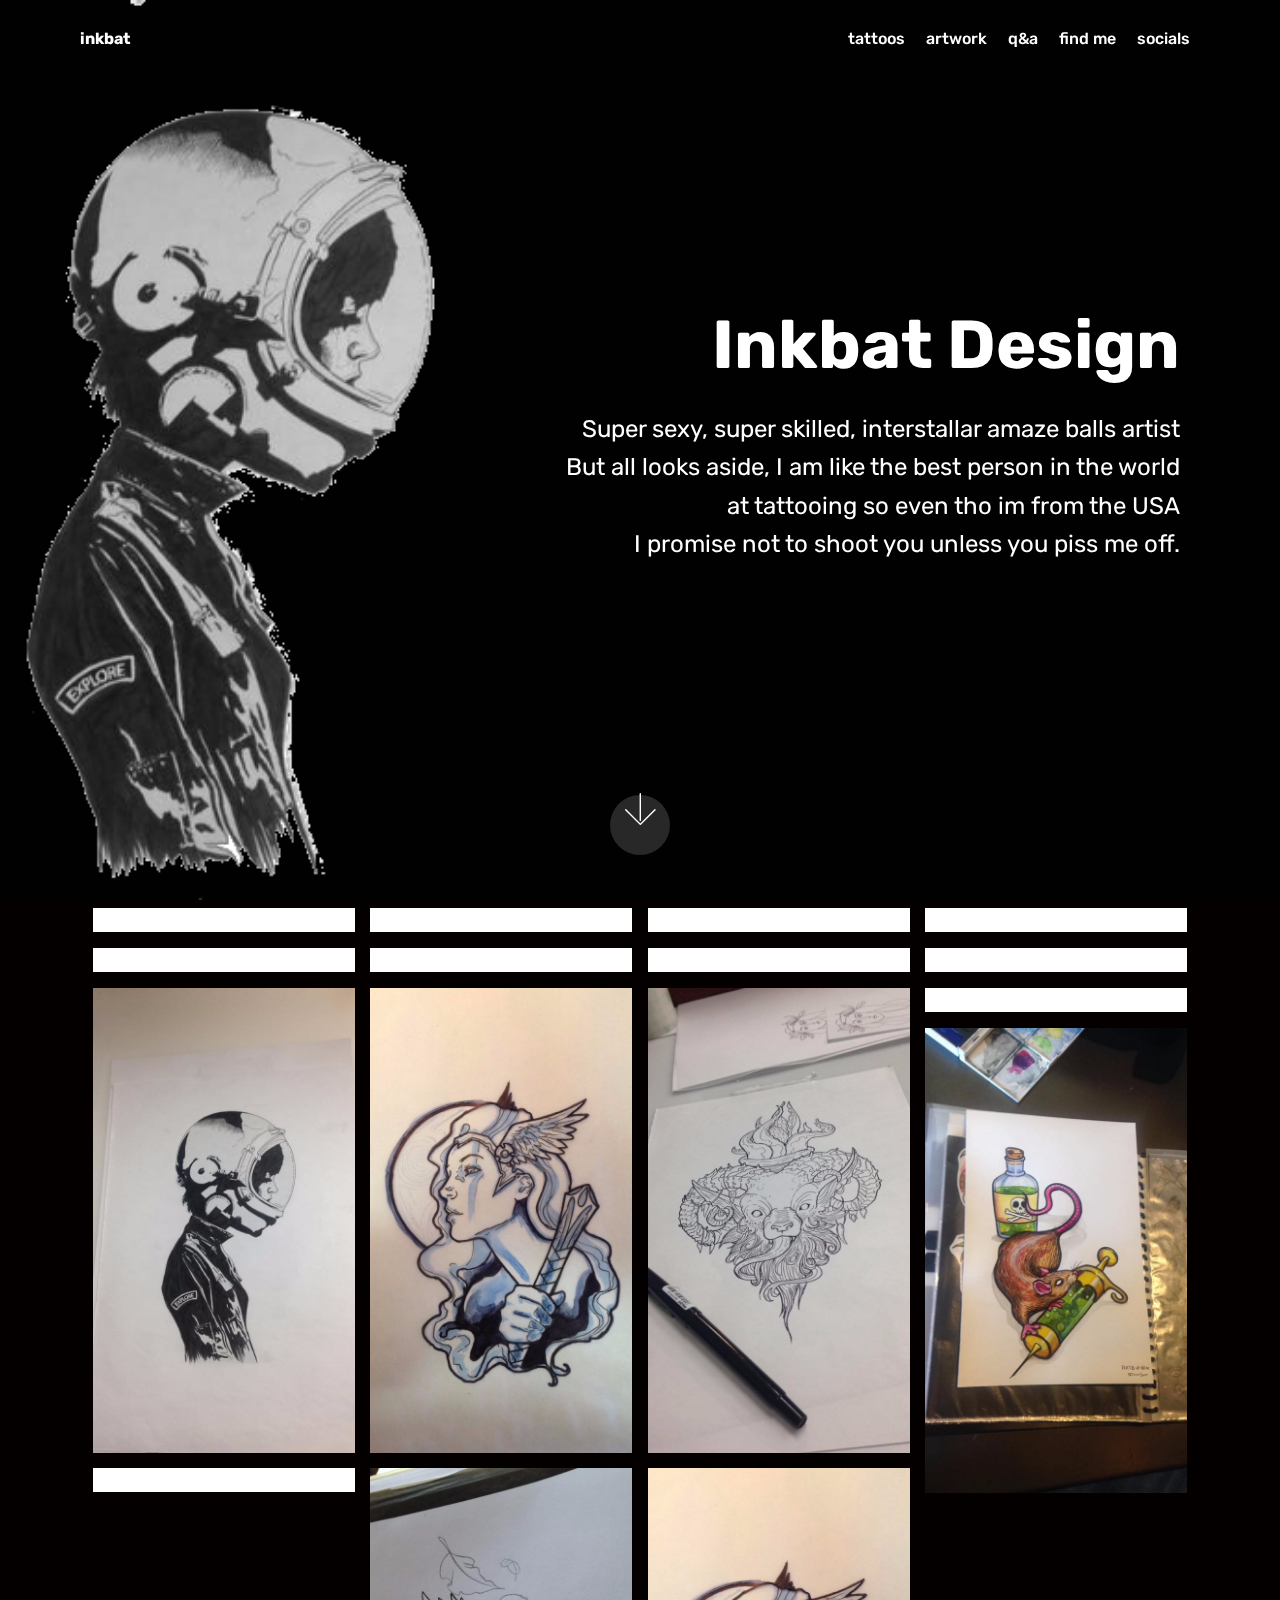
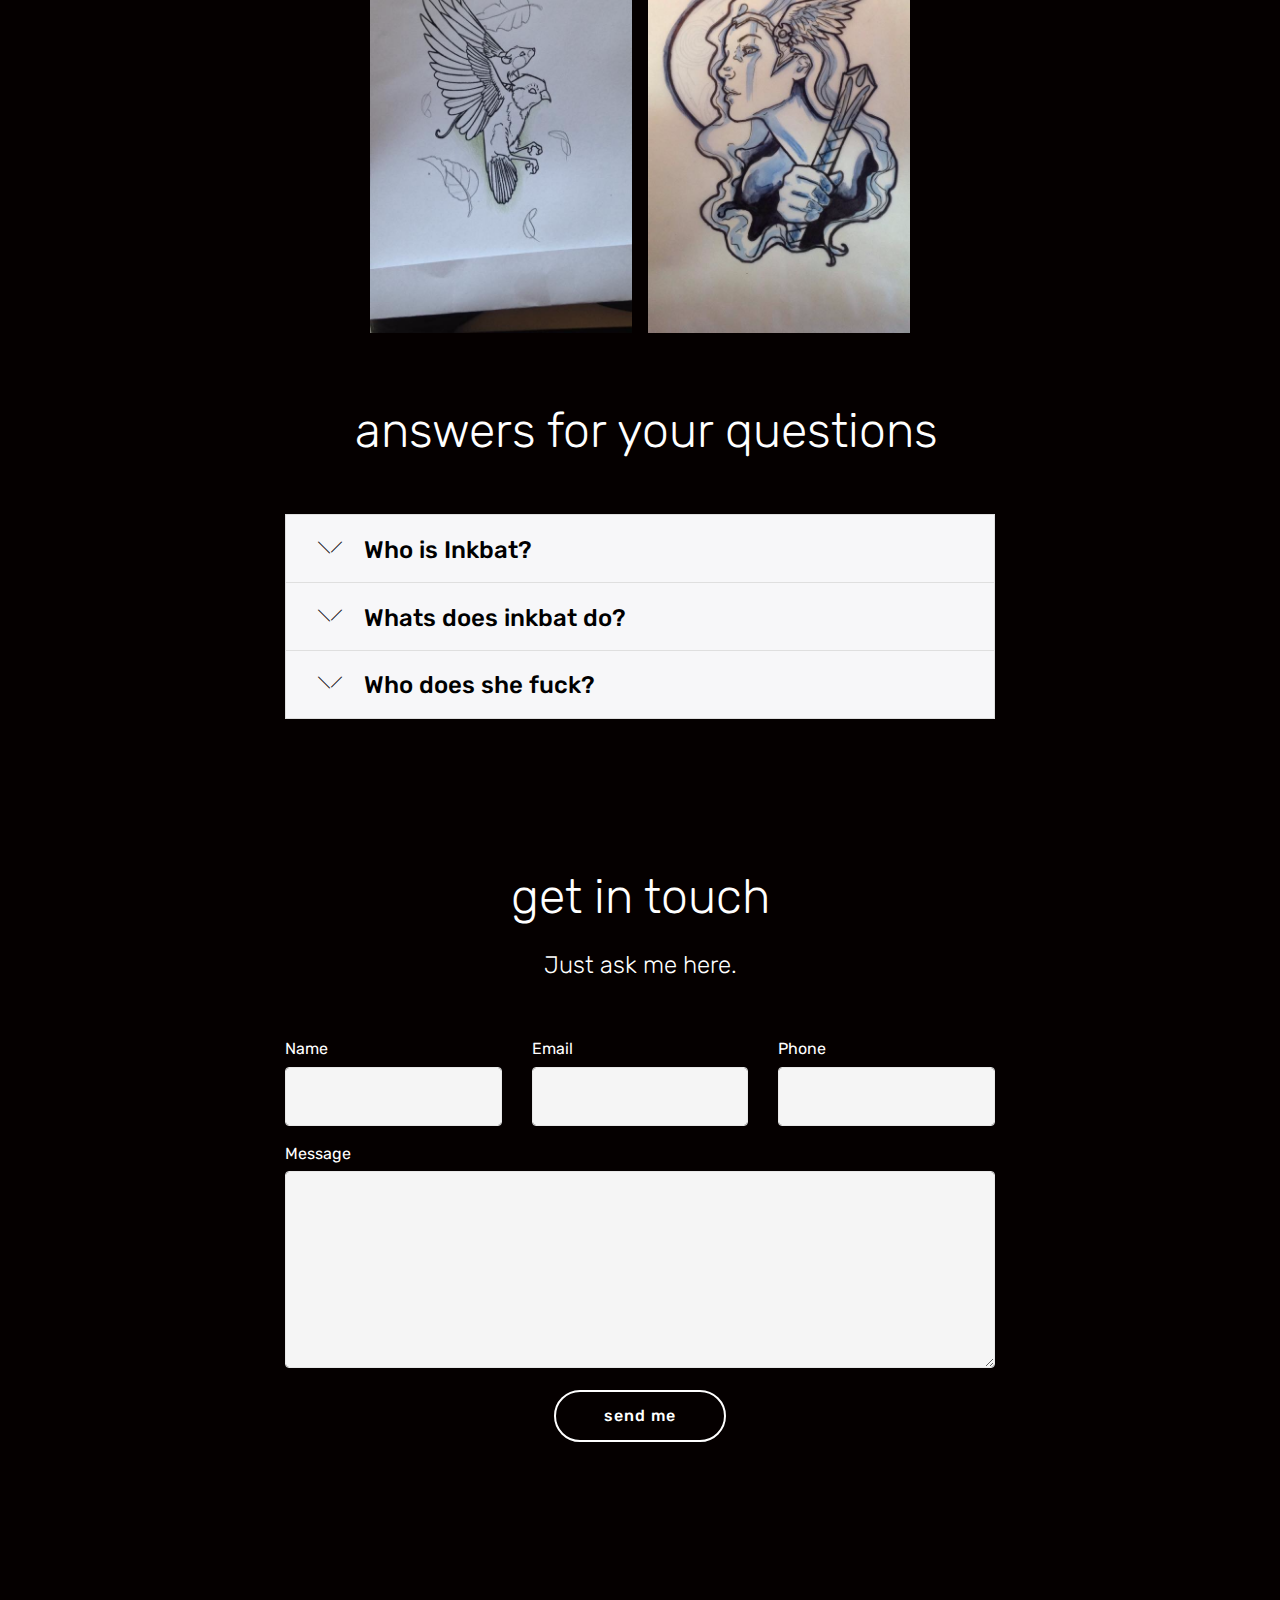
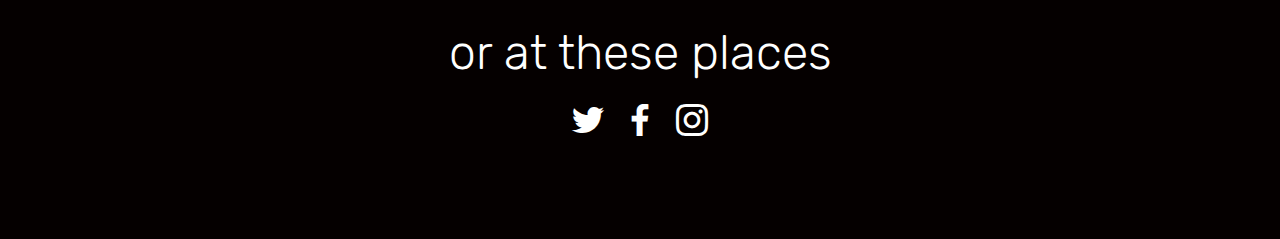
==== index.html @ 6ea73c7d "create github pages" ====
<!DOCTYPE html>
<html>
<head>
  <!-- Site made with Mobirise Website Builder v4.0.17, https://mobirise.com -->
  <meta charset="UTF-8">
  <meta http-equiv="X-UA-Compatible" content="IE=edge">
  <meta name="generator" content="Mobirise v4.0.17, mobirise.com">
  <meta name="viewport" content="width=device-width, initial-scale=1">
  <link rel="shortcut icon" href="assets/images/logo2.png" type="image/x-icon">
  <meta name="description" content="">
  <title>Home</title>
  <link rel="stylesheet" href="assets/web/assets/mobirise-icons/mobirise-icons.css">
  <link rel="stylesheet" href="https://fonts.googleapis.com/css?family=Rubik:300,300i,400,400i,500,500i,700,700i,900,900i">
  <link rel="stylesheet" href="assets/tether/tether.min.css">
  <link rel="stylesheet" href="assets/bootstrap/css/bootstrap.min.css">
  <link rel="stylesheet" href="assets/socicon/css/styles.css">
  <link rel="stylesheet" href="assets/dropdown/css/style.css">
  <link rel="stylesheet" href="assets/theme/css/style.css">
  <link rel="stylesheet" href="assets/mobirise-gallery/style.css">
  <link rel="stylesheet" href="assets/mobirise/css/mbr-additional.css" type="text/css">
  
  
  
</head>
<body>
<section class="menu cid-qKWfE9M5bO" once="menu" id="menu1-9" data-rv-view="710">

    

    <nav class="navbar navbar-dropdown align-items-center navbar-fixed-top navbar-toggleable-sm bg-color transparent">
        <button class="navbar-toggler navbar-toggler-right" type="button" data-toggle="collapse" data-target="#navbarSupportedContent" aria-controls="navbarSupportedContent" aria-expanded="false" aria-label="Toggle navigation">
            <div class="hamburger">
                <span></span>
                <span></span>
                <span></span>
                <span></span>
            </div>
        </button>
        <div class="menu-logo">
            <div class="navbar-brand">
                
                <span class="navbar-caption-wrap">
                    <a class="navbar-caption text-white display-1" href="#top">inkbat</a>
                </span>
            </div>
        </div>
        <div class="collapse navbar-collapse" id="navbarSupportedContent">
            <ul class="navbar-nav nav-dropdown nav-right" data-app-modern-menu="true">
                <li class="nav-item">
                    <a class="nav-link link text-white display-4" href="index.html#gallery3-8">tattoos</a>
                </li>
                <li class="nav-item">
                    <a class="nav-link link text-white display-4" href="index.html#gallery3-a">artwork</a>
                </li><li class="nav-item"><a class="nav-link link text-white display-4" href="index.html#toggle1-g">q&amp;a</a></li><li class="nav-item"><a class="nav-link link text-white display-4" href="index.html#form1-b">find me</a></li><li class="nav-item"><a class="nav-link link text-white display-4" href="index.html#social-buttons2-f">socials</a></li>
            </ul>
            
        </div>
    </nav>
</section>

<section class="engine"><a href="https://mobirise.co/p">bootstrap menu</a></section><section class="header10 cid-qKVUnnIvZ9 mbr-fullscreen mbr-parallax-background" id="header10-2" data-rv-view="672">

    

    

    <div class="container">
        <div class="media-container-column mbr-white col-md-8 offset-md-4">
            <h1 class="mbr-section-title align-right mbr-bold pb-3 mbr-fonts-style display-1">
                Inkbat Design</h1>
            
            <p class="mbr-text align-right pb-3 mbr-fonts-style display-5">Super sexy, super skilled, interstallar amaze balls artist<br>But all looks aside, I am like the best person in the world<br>at tattooing so even tho im from the USA<br>I promise not to shoot you unless you piss me off.
            </p>
            
        </div>
    </div>

    <div class="mbr-arrow hidden-sm-down" aria-hidden="true">
        <a href="#next">
            <i class="mbri-down mbr-iconfont"></i>
        </a>
    </div>
</section>

<section class="mbr-gallery mbr-slider-carousel cid-qKW4cMzVl0" id="gallery3-8" data-rv-view="675">

    

    <div class="container">
        <div><!-- Filter --><!-- Gallery --><div class="mbr-gallery-row"><div class="mbr-gallery-layout-default"><div><div><div class="mbr-gallery-item mbr-gallery-item--p1" data-video-url="false" data-tags="Responsive"><div href="#lb-gallery3-8" data-slide-to="0" data-toggle="modal"><img src="assets/images/18194037-1555393601152178-518104395999473158-n-720x960-720x960.jpg" alt=""><span class="icon-focus"></span></div></div><div class="mbr-gallery-item mbr-gallery-item--p1" data-video-url="false" data-tags="Responsive"><div href="#lb-gallery3-8" data-slide-to="1" data-toggle="modal"><img src="assets/images/19224782-1600849369939934-4206557433304016238-n-720x960-720x960.jpg" alt=""><span class="icon-focus"></span></div></div><div class="mbr-gallery-item mbr-gallery-item--p1" data-video-url="false" data-tags="Responsive"><div href="#lb-gallery3-8" data-slide-to="2" data-toggle="modal"><img src="assets/images/19260672-1625916707433200-1174530585092710840-n-720x960-720x960.jpg" alt=""><span class="icon-focus"></span></div></div><div class="mbr-gallery-item mbr-gallery-item--p1" data-video-url="false" data-tags="Responsive"><div href="#lb-gallery3-8" data-slide-to="3" data-toggle="modal"><img src="assets/images/22814266-1745374182154118-6895111072358458365-n-720x960-720x960.jpg" alt=""><span class="icon-focus"></span></div></div><div class="mbr-gallery-item mbr-gallery-item--p1" data-video-url="false" data-tags="Responsive"><div href="#lb-gallery3-8" data-slide-to="4" data-toggle="modal"><img src="assets/images/27654576-1867988849892650-783394041586958194-n-720x960-720x960.jpg" alt=""><span class="icon-focus"></span></div></div><div class="mbr-gallery-item mbr-gallery-item--p1" data-video-url="false" data-tags="Responsive"><div href="#lb-gallery3-8" data-slide-to="5" data-toggle="modal"><img src="assets/images/22729174-1745374272154109-7831254725334814358-n-720x960-720x960.jpg" alt=""><span class="icon-focus"></span></div></div><div class="mbr-gallery-item mbr-gallery-item--p1" data-video-url="false" data-tags="Responsive"><div href="#lb-gallery3-8" data-slide-to="6" data-toggle="modal"><img src="assets/images/27459295-1867987513226117-4715466510411137823-n-720x960-720x960.jpg" alt=""><span class="icon-focus"></span></div></div><div class="mbr-gallery-item mbr-gallery-item--p1" data-video-url="false" data-tags="Responsive"><div href="#lb-gallery3-8" data-slide-to="7" data-toggle="modal"><img src="assets/images/19894551-1625916700766534-5077599350405076771-n-720x960-720x960.jpg" alt=""><span class="icon-focus"></span></div></div></div></div><div class="clearfix"></div></div></div><!-- Lightbox --><div data-app-prevent-settings="" class="mbr-slider modal fade carousel slide" tabindex="-1" data-keyboard="true" data-interval="false" id="lb-gallery3-8"><div class="modal-dialog"><div class="modal-content"><div class="modal-body"><div class="carousel-inner"><div class="carousel-item"><img src="assets/images/18194037-1555393601152178-518104395999473158-n-720x960.jpg" alt=""></div><div class="carousel-item"><img src="assets/images/19224782-1600849369939934-4206557433304016238-n-720x960.jpg" alt=""></div><div class="carousel-item"><img src="assets/images/19260672-1625916707433200-1174530585092710840-n-720x960.jpg" alt=""></div><div class="carousel-item"><img src="assets/images/22814266-1745374182154118-6895111072358458365-n-720x960.jpg" alt=""></div><div class="carousel-item"><img src="assets/images/27654576-1867988849892650-783394041586958194-n-720x960.jpg" alt=""></div><div class="carousel-item"><img src="assets/images/22729174-1745374272154109-7831254725334814358-n-720x960.jpg" alt=""></div><div class="carousel-item active"><img src="assets/images/27459295-1867987513226117-4715466510411137823-n-720x960.jpg" alt=""></div><div class="carousel-item"><img src="assets/images/19894551-1625916700766534-5077599350405076771-n-720x960.jpg" alt=""></div></div><a class="carousel-control carousel-control-prev" role="button" data-slide="prev" href="#lb-gallery3-8"><span class="mbri-left mbr-iconfont" aria-hidden="true"></span><span class="sr-only">Previous</span></a><a class="carousel-control carousel-control-next" role="button" data-slide="next" href="#lb-gallery3-8"><span class="mbri-right mbr-iconfont" aria-hidden="true"></span><span class="sr-only">Next</span></a><a class="close" href="#" role="button" data-dismiss="modal"><span class="sr-only">Close</span></a></div></div></div></div></div>
    </div>

</section>

<section class="mbr-gallery mbr-slider-carousel cid-qKWgVWfkwT" id="gallery3-a" data-rv-view="712">

    

    <div class="container">
        <div><!-- Filter --><!-- Gallery --><div class="mbr-gallery-row"><div class="mbr-gallery-layout-default"><div><div><div class="mbr-gallery-item mbr-gallery-item--p1" data-video-url="false" data-tags="Animated"><div href="#lb-gallery3-a" data-slide-to="0" data-toggle="modal"><img src="assets/images/22090132-1719995764691960-7139123594984374899-n-540x960-540x960.jpg" alt=""><span class="icon-focus"></span></div></div><div class="mbr-gallery-item mbr-gallery-item--p1" data-video-url="false" data-tags="Animated"><div href="#lb-gallery3-a" data-slide-to="1" data-toggle="modal"><img src="assets/images/18300830-1555393487818856-1659997418239885060-n-540x960-540x960.jpg" alt=""><span class="icon-focus"></span></div></div><div class="mbr-gallery-item mbr-gallery-item--p1" data-video-url="false" data-tags="Animated"><div href="#lb-gallery3-a" data-slide-to="2" data-toggle="modal"><img src="assets/images/22050239-1719995748025295-6376119956741835692-n-540x960-540x960.jpg" alt=""><span class="icon-focus"></span></div></div><div class="mbr-gallery-item mbr-gallery-item--p1" data-video-url="false" data-tags="Animated"><div href="#lb-gallery3-a" data-slide-to="3" data-toggle="modal"><img src="assets/images/21762107-1700782706613266-8839328044235996671-n-540x960-540x960.jpg" alt=""><span class="icon-focus"></span></div></div><div class="mbr-gallery-item mbr-gallery-item--p1" data-video-url="false" data-tags="Animated"><div href="#lb-gallery3-a" data-slide-to="4" data-toggle="modal"><img src="assets/images/22089520-1719995838025286-4866698102549172712-n-540x960-540x960.jpg" alt=""><span class="icon-focus"></span></div></div><div class="mbr-gallery-item mbr-gallery-item--p1" data-video-url="false" data-tags="Animated"><div href="#lb-gallery3-a" data-slide-to="5" data-toggle="modal"><img src="assets/images/22195418-1719995854691951-4424128272293996098-n-540x960-540x960.jpg" alt=""><span class="icon-focus"></span></div></div><div class="mbr-gallery-item mbr-gallery-item--p1" data-video-url="false" data-tags="Animated"><div href="#lb-gallery3-a" data-slide-to="6" data-toggle="modal"><img src="assets/images/22196314-1719995758025294-4594796958795288725-n-540x960-540x960.jpg" alt=""><span class="icon-focus"></span></div></div><div class="mbr-gallery-item mbr-gallery-item--p1" data-video-url="false" data-tags="Animated"><div href="#lb-gallery3-a" data-slide-to="7" data-toggle="modal"><img src="assets/images/18300830-1555393487818856-1659997418239885060-n-540x960-540x960.jpg" alt=""><span class="icon-focus"></span></div></div></div></div><div class="clearfix"></div></div></div><!-- Lightbox --><div data-app-prevent-settings="" class="mbr-slider modal fade carousel slide" tabindex="-1" data-keyboard="true" data-interval="false" id="lb-gallery3-a"><div class="modal-dialog"><div class="modal-content"><div class="modal-body"><div class="carousel-inner"><div class="carousel-item"><img src="assets/images/22090132-1719995764691960-7139123594984374899-n-540x960.jpg" alt=""></div><div class="carousel-item"><img src="assets/images/18300830-1555393487818856-1659997418239885060-n-540x960.jpg" alt=""></div><div class="carousel-item"><img src="assets/images/22050239-1719995748025295-6376119956741835692-n-540x960.jpg" alt=""></div><div class="carousel-item"><img src="assets/images/21762107-1700782706613266-8839328044235996671-n-540x960.jpg" alt=""></div><div class="carousel-item"><img src="assets/images/22089520-1719995838025286-4866698102549172712-n-540x960.jpg" alt=""></div><div class="carousel-item"><img src="assets/images/22195418-1719995854691951-4424128272293996098-n-540x960.jpg" alt=""></div><div class="carousel-item"><img src="assets/images/22196314-1719995758025294-4594796958795288725-n-540x960.jpg" alt=""></div><div class="carousel-item active"><img src="assets/images/18300830-1555393487818856-1659997418239885060-n-540x960.jpg" alt=""></div></div><a class="carousel-control carousel-control-prev" role="button" data-slide="prev" href="#lb-gallery3-a"><span class="mbri-left mbr-iconfont" aria-hidden="true"></span><span class="sr-only">Previous</span></a><a class="carousel-control carousel-control-next" role="button" data-slide="next" href="#lb-gallery3-a"><span class="mbri-right mbr-iconfont" aria-hidden="true"></span><span class="sr-only">Next</span></a><a class="close" href="#" role="button" data-dismiss="modal"><span class="sr-only">Close</span></a></div></div></div></div></div>
    </div>

</section>

<section class="toggle1 cid-qKWmvrIIVQ" id="toggle1-g" data-rv-view="747">

    

    
        <div class="container">
            <div class="media-container-row">
                <div class="col-12 col-md-8">
                    <div class="section-head text-center space30">
                       <h2 class="mbr-section-title pb-5 mbr-fonts-style display-2">&nbsp;answers for your questions</h2>
                    </div>
                    <div class="clearfix"></div>
                    <div id="bootstrap-toggle" class="toggle-panel accordionStyles tab-content">
                        <div class="card">
                            <div class="card-header" role="tab" id="headingOne">
                                <a role="button" class="collapsed panel-title text-black" data-toggle="collapse" data-parent="#accordion" data-core="" href="#collapse1_16" aria-expanded="false" aria-controls="collapse1">
                                    <h4 class="mbr-fonts-style display-5">
                                        <span class="sign mbr-iconfont mbri-arrow-down inactive"></span> Who is Inkbat?
                                    </h4>
                                </a>
                            </div>
                            <div id="collapse1_16" class="panel-collapse noScroll collapse" role="tabpanel" aria-labelledby="headingOne">
                                <div class="panel-body p-4">
                                    <p class="mbr-fonts-style panel-text display-7">someone sexy.</p>
                                </div>
                            </div>
                        </div>
                        <div class="card">
                            <div class="card-header" role="tab" id="headingTwo">
                                <a role="button" class="collapsed panel-title text-black" data-toggle="collapse" data-parent="#accordion" data-core="" href="#collapse2_16" aria-expanded="false" aria-controls="collapse2">
                                    <h4 class="mbr-fonts-style display-5">
                                        <span class="sign mbr-iconfont mbri-arrow-down inactive"></span>&nbsp;Whats does inkbat do?
                                    </h4>
                                </a>

                            </div>
                            <div id="collapse2_16" class="panel-collapse noScroll collapse" role="tabpanel" aria-labelledby="headingTwo">
                                <div class="panel-body p-4">
                                    <p class="mbr-fonts-style panel-text display-7">
                                       stuff</p>
                                </div>
                            </div>
                        </div>
                        <div class="card">
                            <div class="card-header" role="tab" id="headingThree">
                                <a role="button" class="collapsed panel-title text-black" data-toggle="collapse" data-parent="#accordion" data-core="" href="#collapse3_16" aria-expanded="false" aria-controls="collapse3">
                                    <h4 class="mbr-fonts-style display-5">
                                        <span class="sign mbr-iconfont mbri-arrow-down inactive"></span> Who does she fuck?
                                    </h4>
                                </a>
                            </div>
                            <div id="collapse3_16" class="panel-collapse noScroll collapse" role="tabpanel" aria-labelledby="headingThree">
                                <div class="panel-body p-4">
                                    <p class="mbr-fonts-style panel-text display-7">Someone you cant</p>
                                </div>
                            </div>
                        </div>
                        
                        
                        
                    </div>
                </div>
            </div>
        </div>
</section>

<section class="mbr-section form1 cid-qKWkc2nrRV" id="form1-b" data-rv-view="750">

    

    
    <div class="container">
        <div class="media-container-column title col-12 col-lg-8 offset-lg-2">
            <h2 class="mbr-section-title align-center pb-3 mbr-fonts-style display-2">get in touch</h2>
            <h3 class="mbr-section-subtitle align-center mbr-light pb-3 mbr-fonts-style display-5">Just ask me here.
            </h3>
        </div>
    </div>

    <div class="container">
        <div class="media-container-column col-lg-8 offset-lg-2" data-form-type="formoid">
                <div data-form-alert="" hidden="">
                    Thanks for filling out the form!
                </div>

                <form class="mbr-form" action="https://mobirise.com/" method="post" data-form-title="Mobirise Form"><input type="hidden" data-form-email="true" value="7ybv4emGt9NlpxXmlD1wFFZiyoKW+h55hAnICLvtXl8vZ6oGku7Pi+mCAzndVAOTVzWF/iEZoJmbxe02VbI+oRE2exaCdLWwq+ImjUiIbnK5759IpGcK/7OcqARqGCbp">
                    <div class="row row-sm-offset">
                        <div class="col-md-4 multi-horizontal" data-for="name">
                            <div class="form-group">
                                <label class="form-control-label mbr-fonts-style display-7" for="name-form1-b">Name</label>
                                <input type="text" class="form-control" name="name" data-form-field="Name" required="" id="name-form1-b">
                            </div>
                        </div>
                        <div class="col-md-4 multi-horizontal" data-for="email">
                            <div class="form-group">
                                <label class="form-control-label mbr-fonts-style display-7" for="email-form1-b">Email</label>
                                <input type="email" class="form-control" name="email" data-form-field="Email" required="" id="email-form1-b">
                            </div>
                        </div>
                        <div class="col-md-4 multi-horizontal" data-for="phone">
                            <div class="form-group">
                                <label class="form-control-label mbr-fonts-style display-7" for="phone-form1-b">Phone</label>
                                <input type="tel" class="form-control" name="phone" data-form-field="Phone" id="phone-form1-b">
                            </div>
                        </div>
                    </div>
                    <div class="form-group" data-for="message">
                        <label class="form-control-label mbr-fonts-style display-7" for="message-form1-b">Message</label>
                        <textarea type="text" class="form-control" name="message" rows="7" data-form-field="Message" id="message-form1-b"></textarea>
                    </div>

                    <span class="input-group-btn">
                        <button href="" type="submit" class="btn btn-form btn-white-outline display-4">send me</button>
                    </span>
                </form>
        </div>
    </div>
</section>

<section class="cid-qKWluoarNY" id="social-buttons2-f" data-rv-view="753">

    

    

    <div class="container">
        <div class="media-container-row">
            <div class="col-md-8 align-center">
                <h2 class="pb-3 mbr-fonts-style display-2">or at these places</h2>
                <div class="social-list pl-0 mb-0">
                    <a href="https://twitter.com/mobirise" target="_blank">
                        <span class="px-2 socicon-twitter socicon mbr-iconfont mbr-iconfont-social" media-simple="true"></span>
                    </a>
                    <a href="https://www.facebook.com/pages/Mobirise/1616226671953247" target="_blank">
                        <span class="px-2 socicon-facebook socicon mbr-iconfont mbr-iconfont-social" media-simple="true"></span>
                    </a>
                    <a href="https://instagram.com/mobirise" target="_blank">
                        <span class="px-2 socicon-instagram socicon mbr-iconfont mbr-iconfont-social" media-simple="true"></span>
                    </a>
                    <a href="https://www.youtube.com/c/mobirise" target="_blank">
                        
                    </a>
                    <a href="https://plus.google.com/u/0/+Mobirise" target="_blank">
                        
                    </a>
                    <a href="https://www.behance.net/Mobirise" target="_blank">
                        
                    </a>
                </div>
            </div>
        </div>
    </div>
</section>


  <script src="assets/web/assets/jquery/jquery.min.js"></script>
  <script src="assets/tether/tether.min.js"></script>
  <script src="assets/bootstrap/js/bootstrap.min.js"></script>
  <script src="assets/jarallax/jarallax.min.js"></script>
  <script src="assets/masonry/masonry.pkgd.min.js"></script>
  <script src="assets/imagesloaded/imagesloaded.pkgd.min.js"></script>
  <script src="assets/smooth-scroll/smooth-scroll.js"></script>
  <script src="assets/social-likes/social-likes.js"></script>
  <script src="assets/dropdown/js/script.min.js"></script>
  <script src="assets/touch-swipe/jquery.touch-swipe.min.js"></script>
  <script src="assets/bootstrap-carousel-swipe/bootstrap-carousel-swipe.js"></script>
  <script src="assets/theme/js/script.js"></script>
  <script src="assets/mobirise-gallery/player.min.js"></script>
  <script src="assets/mobirise-gallery/script.js"></script>
  <script src="assets/formoid/formoid.min.js"></script>
  
  
</body>
</html>
---- assets/web/assets/mobirise-icons/mobirise-icons.css ----
@font-face {
  font-family: 'MobiriseIcons';
  src:  url('mobirise-icons.eot?spat4u');
  src:  url('mobirise-icons.eot?spat4u#iefix') format('embedded-opentype'),
    url('mobirise-icons.ttf?spat4u') format('truetype'),
    url('mobirise-icons.woff?spat4u') format('woff'),
    url('mobirise-icons.svg?spat4u#MobiriseIcons') format('svg');
  font-weight: normal;
  font-style: normal;
}

[class^="mbri-"], [class*=" mbri-"] {
  /* use !important to prevent issues with browser extensions that change fonts */
  font-family: MobiriseIcons !important;
  speak: none;
  font-style: normal;
  font-weight: normal;
  font-variant: normal;
  text-transform: none;
  line-height: 1;

  /* Better Font Rendering =========== */
  -webkit-font-smoothing: antialiased;
  -moz-osx-font-smoothing: grayscale;
}

.mbri-add-submenu:before {
  content: "\e900";
}
.mbri-alert:before {
  content: "\e901";
}
.mbri-align-center:before {
  content: "\e902";
}
.mbri-align-justify:before {
  content: "\e903";
}
.mbri-align-left:before {
  content: "\e904";
}
.mbri-align-right:before {
  content: "\e905";
}
.mbri-android:before {
  content: "\e906";
}
.mbri-apple:before {
  content: "\e907";
}
.mbri-arrow-down:before {
  content: "\e908";
}
.mbri-arrow-next:before {
  content: "\e909";
}
.mbri-arrow-prev:before {
  content: "\e90a";
}
.mbri-arrow-up:before {
  content: "\e90b";
}
.mbri-bold:before {
  content: "\e90c";
}
.mbri-bookmark:before {
  content: "\e90d";
}
.mbri-bootstrap:before {
  content: "\e90e";
}
.mbri-briefcase:before {
  content: "\e90f";
}
.mbri-browse:before {
  content: "\e910";
}
.mbri-bulleted-list:before {
  content: "\e911";
}
.mbri-calendar:before {
  content: "\e912";
}
.mbri-camera:before {
  content: "\e913";
}
.mbri-cart-add:before {
  content: "\e914";
}
.mbri-cart-full:before {
  content: "\e915";
}
.mbri-cash:before {
  content: "\e916";
}
.mbri-change-style:before {
  content: "\e917";
}
.mbri-chat:before {
  content: "\e918";
}
.mbri-clock:before {
  content: "\e919";
}
.mbri-close:before {
  content: "\e91a";
}
.mbri-cloud:before {
  content: "\e91b";
}
.mbri-code:before {
  content: "\e91c";
}
.mbri-contact-form:before {
  content: "\e91d";
}
.mbri-credit-card:before {
  content: "\e91e";
}
.mbri-cursor-click:before {
  content: "\e91f";
}
.mbri-cust-feedback:before {
  content: "\e920";
}
.mbri-database:before {
  content: "\e921";
}
.mbri-delivery:before {
  content: "\e922";
}
.mbri-desktop:before {
  content: "\e923";
}
.mbri-devices:before {
  content: "\e924";
}
.mbri-down:before {
  content: "\e925";
}
.mbri-download:before {
  content: "\e989";
}
.mbri-drag-n-drop:before {
  content: "\e927";
}
.mbri-drag-n-drop2:before {
  content: "\e928";
}
.mbri-edit:before {
  content: "\e929";
}
.mbri-edit2:before {
  content: "\e92a";
}
.mbri-error:before {
  content: "\e92b";
}
.mbri-extension:before {
  content: "\e92c";
}
.mbri-features:before {
  content: "\e92d";
}
.mbri-file:before {
  content: "\e92e";
}
.mbri-flag:before {
  content: "\e92f";
}
.mbri-folder:before {
  content: "\e930";
}
.mbri-gift:before {
  content: "\e931";
}
.mbri-github:before {
  content: "\e932";
}
.mbri-globe:before {
  content: "\e933";
}
.mbri-globe-2:before {
  content: "\e934";
}
.mbri-growing-chart:before {
  content: "\e935";
}
.mbri-hearth:before {
  content: "\e936";
}
.mbri-help:before {
  content: "\e937";
}
.mbri-home:before {
  content: "\e938";
}
.mbri-hot-cup:before {
  content: "\e939";
}
.mbri-idea:before {
  content: "\e93a";
}
.mbri-image-gallery:before {
  content: "\e93b";
}
.mbri-image-slider:before {
  content: "\e93c";
}
.mbri-info:before {
  content: "\e93d";
}
.mbri-italic:before {
  content: "\e93e";
}
.mbri-key:before {
  content: "\e93f";
}
.mbri-laptop:before {
  content: "\e940";
}
.mbri-layers:before {
  content: "\e941";
}
.mbri-left-right:before {
  content: "\e942";
}
.mbri-left:before {
  content: "\e943";
}
.mbri-letter:before {
  content: "\e944";
}
.mbri-like:before {
  content: "\e945";
}
.mbri-link:before {
  content: "\e946";
}
.mbri-lock:before {
  content: "\e947";
}
.mbri-login:before {
  content: "\e948";
}
.mbri-logout:before {
  content: "\e949";
}
.mbri-magic-stick:before {
  content: "\e94a";
}
.mbri-map-pin:before {
  content: "\e94b";
}
.mbri-menu:before {
  content: "\e94c";
}
.mbri-mobile:before {
  content: "\e94d";
}
.mbri-mobile2:before {
  content: "\e94e";
}
.mbri-mobirise:before {
  content: "\e94f";
}
.mbri-more-horizontal:before {
  content: "\e950";
}
.mbri-more-vertical:before {
  content: "\e951";
}
.mbri-music:before {
  content: "\e952";
}
.mbri-new-file:before {
  content: "\e953";
}
.mbri-numbered-list:before {
  content: "\e954";
}
.mbri-opened-folder:before {
  content: "\e955";
}
.mbri-pages:before {
  content: "\e956";
}
.mbri-paper-plane:before {
  content: "\e957";
}
.mbri-paperclip:before {
  content: "\e958";
}
.mbri-photo:before {
  content: "\e959";
}
.mbri-photos:before {
  content: "\e95a";
}
.mbri-pin:before {
  content: "\e95b";
}
.mbri-play:before {
  content: "\e95c";
}
.mbri-plus:before {
  content: "\e95d";
}
.mbri-preview:before {
  content: "\e95e";
}
.mbri-print:before {
  content: "\e95f";
}
.mbri-protect:before {
  content: "\e960";
}
.mbri-question:before {
  content: "\e961";
}
.mbri-quote-left:before {
  content: "\e962";
}
.mbri-quote-right:before {
  content: "\e963";
}
.mbri-refresh:before {
  content: "\e964";
}
.mbri-responsive:before {
  content: "\e965";
}
.mbri-right:before {
  content: "\e966";
}
.mbri-rocket:before {
  content: "\e967";
}
.mbri-sad-face:before {
  content: "\e968";
}
.mbri-sale:before {
  content: "\e969";
}
.mbri-save:before {
  content: "\e96a";
}
.mbri-search:before {
  content: "\e96b";
}
.mbri-setting:before {
  content: "\e96c";
}
.mbri-setting2:before {
  content: "\e96d";
}
.mbri-setting3:before {
  content: "\e96e";
}
.mbri-share:before {
  content: "\e96f";
}
.mbri-shopping-bag:before {
  content: "\e970";
}
.mbri-shopping-basket:before {
  content: "\e971";
}
.mbri-shopping-cart:before {
  content: "\e972";
}
.mbri-sites:before {
  content: "\e973";
}
.mbri-smile-face:before {
  content: "\e974";
}
.mbri-speed:before {
  content: "\e975";
}
.mbri-star:before {
  content: "\e976";
}
.mbri-success:before {
  content: "\e977";
}
.mbri-sun:before {
  content: "\e978";
}
.mbri-sun2:before {
  content: "\e979";
}
.mbri-tablet:before {
  content: "\e97a";
}
.mbri-tablet-vertical:before {
  content: "\e97b";
}
.mbri-target:before {
  content: "\e97c";
}
.mbri-timer:before {
  content: "\e97d";
}
.mbri-to-ftp:before {
  content: "\e97e";
}
.mbri-to-local-drive:before {
  content: "\e97f";
}
.mbri-touch-swipe:before {
  content: "\e980";
}
.mbri-touch:before {
  content: "\e981";
}
.mbri-trash:before {
  content: "\e982";
}
.mbri-underline:before {
  content: "\e983";
}
.mbri-unlink:before {
  content: "\e984";
}
.mbri-unlock:before {
  content: "\e985";
}
.mbri-up-down:before {
  content: "\e986";
}
.mbri-up:before {
  content: "\e987";
}
.mbri-update:before {
  content: "\e988";
}
.mbri-upload:before {
 content: "\e926"; 
}
.mbri-user:before {
  content: "\e98a";
}
.mbri-user2:before {
  content: "\e98b";
}
.mbri-users:before {
  content: "\e98c";
}
.mbri-video:before {
  content: "\e98d";
}
.mbri-video-play:before {
  content: "\e98e";
}
.mbri-watch:before {
  content: "\e98f";
}
.mbri-website-theme:before {
  content: "\e990";
}
.mbri-wifi:before {
  content: "\e991";
}
.mbri-windows:before {
  content: "\e992";
}
.mbri-zoom-out:before {
  content: "\e993";
}
.mbri-redo:before {
  content: "\e994";
}
.mbri-undo:before {
  content: "\e995";
}
---- assets/socicon/css/styles.css ----
@charset "UTF-8";

@font-face {
  font-family: "socicon";
  src:url("../fonts/socicon.eot");
  src:url("../fonts/socicon.eot?#iefix") format("embedded-opentype"),
    url("../fonts/socicon.woff") format("woff"),
    url("../fonts/socicon.ttf") format("truetype"),
    url("../fonts/socicon.svg#socicon") format("svg");
  font-weight: normal;
  font-style: normal;

}

[data-icon]:before {
  font-family: "socicon" !important;
  content: attr(data-icon);
  font-style: normal !important;
  font-weight: normal !important;
  font-variant: normal !important;
  text-transform: none !important;
  speak: none;
  line-height: 1;
  -webkit-font-smoothing: antialiased;
  -moz-osx-font-smoothing: grayscale;
}

[class^="socicon-"]:before,
[class*=" socicon-"]:before {
  font-family: "socicon" !important;
  font-style: normal !important;
  font-weight: normal !important;
  font-variant: normal !important;
  text-transform: none !important;
  speak: none;
  line-height: 1;
  -webkit-font-smoothing: antialiased;
  -moz-osx-font-smoothing: grayscale;
}

.socicon-modelmayhem:before {
  content: "\e000";
}
.socicon-mixcloud:before {
  content: "\e001";
}
.socicon-drupal:before {
  content: "\e002";
}
.socicon-swarm:before {
  content: "\e003";
}
.socicon-istock:before {
  content: "\e004";
}
.socicon-yammer:before {
  content: "\e005";
}
.socicon-ello:before {
  content: "\e006";
}
.socicon-stackoverflow:before {
  content: "\e007";
}
.socicon-persona:before {
  content: "\e008";
}
.socicon-triplej:before {
  content: "\e009";
}
.socicon-houzz:before {
  content: "\e00a";
}
.socicon-rss:before {
  content: "\e00b";
}
.socicon-paypal:before {
  content: "\e00c";
}
.socicon-odnoklassniki:before {
  content: "\e00d";
}
.socicon-airbnb:before {
  content: "\e00e";
}
.socicon-periscope:before {
  content: "\e00f";
}
.socicon-outlook:before {
  content: "\e010";
}
.socicon-coderwall:before {
  content: "\e011";
}
.socicon-tripadvisor:before {
  content: "\e012";
}
.socicon-appnet:before {
  content: "\e013";
}
.socicon-goodreads:before {
  content: "\e014";
}
.socicon-tripit:before {
  content: "\e015";
}
.socicon-lanyrd:before {
  content: "\e016";
}
.socicon-slideshare:before {
  content: "\e017";
}
.socicon-buffer:before {
  content: "\e018";
}
.socicon-disqus:before {
  content: "\e019";
}
.socicon-vkontakte:before {
  content: "\e01a";
}
.socicon-whatsapp:before {
  content: "\e01b";
}
.socicon-patreon:before {
  content: "\e01c";
}
.socicon-storehouse:before {
  content: "\e01d";
}
.socicon-pocket:before {
  content: "\e01e";
}
.socicon-mail:before {
  content: "\e01f";
}
.socicon-blogger:before {
  content: "\e020";
}
.socicon-technorati:before {
  content: "\e021";
}
.socicon-reddit:before {
  content: "\e022";
}
.socicon-dribbble:before {
  content: "\e023";
}
.socicon-stumbleupon:before {
  content: "\e024";
}
.socicon-digg:before {
  content: "\e025";
}
.socicon-envato:before {
  content: "\e026";
}
.socicon-behance:before {
  content: "\e027";
}
.socicon-delicious:before {
  content: "\e028";
}
.socicon-deviantart:before {
  content: "\e029";
}
.socicon-forrst:before {
  content: "\e02a";
}
.socicon-play:before {
  content: "\e02b";
}
.socicon-zerply:before {
  content: "\e02c";
}
.socicon-wikipedia:before {
  content: "\e02d";
}
.socicon-apple:before {
  content: "\e02e";
}
.socicon-flattr:before {
  content: "\e02f";
}
.socicon-github:before {
  content: "\e030";
}
.socicon-renren:before {
  content: "\e031";
}
.socicon-friendfeed:before {
  content: "\e032";
}
.socicon-newsvine:before {
  content: "\e033";
}
.socicon-identica:before {
  content: "\e034";
}
.socicon-bebo:before {
  content: "\e035";
}
.socicon-zynga:before {
  content: "\e036";
}
.socicon-steam:before {
  content: "\e037";
}
.socicon-xbox:before {
  content: "\e038";
}
.socicon-windows:before {
  content: "\e039";
}
.socicon-qq:before {
  content: "\e03a";
}
.socicon-douban:before {
  content: "\e03b";
}
.socicon-meetup:before {
  content: "\e03c";
}
.socicon-playstation:before {
  content: "\e03d";
}
.socicon-android:before {
  content: "\e03e";
}
.socicon-snapchat:before {
  content: "\e03f";
}
.socicon-twitter:before {
  content: "\e040";
}
.socicon-facebook:before {
  content: "\e041";
}
.socicon-googleplus:before {
  content: "\e042";
}
.socicon-pinterest:before {
  content: "\e043";
}
.socicon-foursquare:before {
  content: "\e044";
}
.socicon-yahoo:before {
  content: "\e045";
}
.socicon-skype:before {
  content: "\e046";
}
.socicon-yelp:before {
  content: "\e047";
}
.socicon-feedburner:before {
  content: "\e048";
}
.socicon-linkedin:before {
  content: "\e049";
}
.socicon-viadeo:before {
  content: "\e04a";
}
.socicon-xing:before {
  content: "\e04b";
}
.socicon-myspace:before {
  content: "\e04c";
}
.socicon-soundcloud:before {
  content: "\e04d";
}
.socicon-spotify:before {
  content: "\e04e";
}
.socicon-grooveshark:before {
  content: "\e04f";
}
.socicon-lastfm:before {
  content: "\e050";
}
.socicon-youtube:before {
  content: "\e051";
}
.socicon-vimeo:before {
  content: "\e052";
}
.socicon-dailymotion:before {
  content: "\e053";
}
.socicon-vine:before {
  content: "\e054";
}
.socicon-flickr:before {
  content: "\e055";
}
.socicon-500px:before {
  content: "\e056";
}
.socicon-wordpress:before {
  content: "\e058";
}
.socicon-tumblr:before {
  content: "\e059";
}
.socicon-twitch:before {
  content: "\e05a";
}
.socicon-8tracks:before {
  content: "\e05b";
}
.socicon-amazon:before {
  content: "\e05c";
}
.socicon-icq:before {
  content: "\e05d";
}
.socicon-smugmug:before {
  content: "\e05e";
}
.socicon-ravelry:before {
  content: "\e05f";
}
.socicon-weibo:before {
  content: "\e060";
}
.socicon-baidu:before {
  content: "\e061";
}
.socicon-angellist:before {
  content: "\e062";
}
.socicon-ebay:before {
  content: "\e063";
}
.socicon-imdb:before {
  content: "\e064";
}
.socicon-stayfriends:before {
  content: "\e065";
}
.socicon-residentadvisor:before {
  content: "\e066";
}
.socicon-google:before {
  content: "\e067";
}
.socicon-yandex:before {
  content: "\e068";
}
.socicon-sharethis:before {
  content: "\e069";
}
.socicon-bandcamp:before {
  content: "\e06a";
}
.socicon-itunes:before {
  content: "\e06b";
}
.socicon-deezer:before {
  content: "\e06c";
}
.socicon-telegram:before {
  content: "\e06e";
}
.socicon-openid:before {
  content: "\e06f";
}
.socicon-amplement:before {
  content: "\e070";
}
.socicon-viber:before {
  content: "\e071";
}
.socicon-zomato:before {
  content: "\e072";
}
.socicon-draugiem:before {
  content: "\e074";
}
.socicon-endomodo:before {
  content: "\e075";
}
.socicon-filmweb:before {
  content: "\e076";
}
.socicon-stackexchange:before {
  content: "\e077";
}
.socicon-wykop:before {
  content: "\e078";
}
.socicon-teamspeak:before {
  content: "\e079";
}
.socicon-teamviewer:before {
  content: "\e07a";
}
.socicon-ventrilo:before {
  content: "\e07b";
}
.socicon-younow:before {
  content: "\e07c";
}
.socicon-raidcall:before {
  content: "\e07d";
}
.socicon-mumble:before {
  content: "\e07e";
}
.socicon-medium:before {
  content: "\e06d";
}
.socicon-bebee:before {
  content: "\e07f";
}
.socicon-hitbox:before {
  content: "\e080";
}
.socicon-reverbnation:before {
  content: "\e081";
}
.socicon-formulr:before {
  content: "\e082";
}
.socicon-instagram:before {
  content: "\e057";
}
.socicon-battlenet:before {
  content: "\e083";
}
.socicon-chrome:before {
  content: "\e084";
}
.socicon-discord:before {
  content: "\e086";
}
.socicon-issuu:before {
  content: "\e087";
}
.socicon-macos:before {
  content: "\e088";
}
.socicon-firefox:before {
  content: "\e089";
}
.socicon-opera:before {
  content: "\e08d";
}
.socicon-keybase:before {
  content: "\e090";
}
.socicon-alliance:before {
  content: "\e091";
}
.socicon-livejournal:before {
  content: "\e092";
}
.socicon-googlephotos:before {
  content: "\e093";
}
.socicon-horde:before {
  content: "\e094";
}
.socicon-etsy:before {
  content: "\e095";
}
.socicon-zapier:before {
  content: "\e096";
}
.socicon-google-scholar:before {
  content: "\e097";
}
.socicon-researchgate:before {
  content: "\e098";
}
.socicon-wechat:before {
  content: "\e099";
}
.socicon-strava:before {
  content: "\e09a";
}
.socicon-line:before {
  content: "\e09b";
}
.socicon-lyft:before {
  content: "\e09c";
}
.socicon-uber:before {
  content: "\e09d";
}
.socicon-songkick:before {
  content: "\e09e";
}
.socicon-viewbug:before {
  content: "\e09f";
}
.socicon-googlegroups:before {
  content: "\e0a0";
}
.socicon-quora:before {
  content: "\e073";
}
.socicon-diablo:before {
  content: "\e085";
}
.socicon-blizzard:before {
  content: "\e0a1";
}
.socicon-hearthstone:before {
  content: "\e08b";
}
.socicon-heroes:before {
  content: "\e08a";
}
.socicon-overwatch:before {
  content: "\e08c";
}
.socicon-warcraft:before {
  content: "\e08e";
}
.socicon-starcraft:before {
  content: "\e08f";
}
.socicon-beam:before {
  content: "\e0a2";
}
.socicon-curse:before {
  content: "\e0a3";
}
.socicon-player:before {
  content: "\e0a4";
}
.socicon-streamjar:before {
  content: "\e0a5";
}
.socicon-nintendo:before {
  content: "\e0a6";
}
.socicon-hellocoton:before {
  content: "\e0a7";
}
---- assets/dropdown/css/style.css ----
.navbar-dropdown {
  left: 0;
  padding: 0;
  position: absolute;
  right: 0;
  top: 0;
  transition: all 0.45s ease;
  z-index: 1030;
  background: #282828; }
  .navbar-dropdown .navbar-logo {
    margin-right: 0.8rem;
    transition: margin 0.3s ease-in-out;
    vertical-align: middle; }
    .navbar-dropdown .navbar-logo img {
      height: 3.125rem;
      transition: all 0.3s ease-in-out; }
    .navbar-dropdown .navbar-logo.mbr-iconfont {
      font-size: 3.125rem;
      line-height: 3.125rem; }
  .navbar-dropdown .navbar-caption {
    font-weight: 700;
    white-space: normal;
    vertical-align: -4px;
    line-height: 3.125rem !important; }
    .navbar-dropdown .navbar-caption, .navbar-dropdown .navbar-caption:hover {
      color: inherit;
      text-decoration: none; }
  .navbar-dropdown .mbr-iconfont + .navbar-caption {
    vertical-align: -1px; }
  .navbar-dropdown.navbar-fixed-top {
    position: fixed; }
  .navbar-dropdown .navbar-brand span {
    vertical-align: -4px; }
  .navbar-dropdown.bg-color.transparent {
    background: none; }
  .navbar-dropdown.navbar-short .navbar-brand {
    padding: 0.625rem 0; }
    .navbar-dropdown.navbar-short .navbar-brand span {
      vertical-align: -1px; }
  .navbar-dropdown.navbar-short .navbar-caption {
    line-height: 2.375rem !important;
    vertical-align: -2px; }
  .navbar-dropdown.navbar-short .navbar-logo {
    margin-right: 0.5rem; }
    .navbar-dropdown.navbar-short .navbar-logo img {
      height: 2.375rem; }
    .navbar-dropdown.navbar-short .navbar-logo.mbr-iconfont {
      font-size: 2.375rem;
      line-height: 2.375rem; }
  .navbar-dropdown.navbar-short .mbr-table-cell {
    height: 3.625rem; }
  .navbar-dropdown .navbar-close {
    left: 0.6875rem;
    position: fixed;
    top: 0.75rem;
    z-index: 1000; }
  .navbar-dropdown .hamburger-icon {
    content: "";
    display: inline-block;
    vertical-align: middle;
    width: 16px;
    -webkit-box-shadow: 0 -6px 0 1px #282828,0 0 0 1px #282828,0 6px 0 1px #282828;
    -moz-box-shadow: 0 -6px 0 1px #282828,0 0 0 1px #282828,0 6px 0 1px #282828;
    box-shadow: 0 -6px 0 1px #282828,0 0 0 1px #282828,0 6px 0 1px #282828; }

.dropdown-menu .dropdown-toggle[data-toggle="dropdown-submenu"]::after {
  border-bottom: 0.35em solid transparent;
  border-left: 0.35em solid;
  border-right: 0;
  border-top: 0.35em solid transparent;
  margin-left: 0.3rem; }

.dropdown-menu .dropdown-item:focus {
  outline: 0; }

.nav-dropdown {
  font-size: 0.75rem;
  font-weight: 500;
  height: auto !important; }
  .nav-dropdown .nav-btn {
    padding-left: 1rem; }
  .nav-dropdown .link {
    margin: .667em 1.667em;
    font-weight: 500;
    padding: 0;
    transition: color .2s ease-in-out; }
    .nav-dropdown .link.dropdown-toggle {
      margin-right: 2.583em; }
      .nav-dropdown .link.dropdown-toggle::after {
        margin-left: .25rem;
        border-top: 0.35em solid;
        border-right: 0.35em solid transparent;
        border-left: 0.35em solid transparent;
        border-bottom: 0; }
      .nav-dropdown .link.dropdown-toggle[aria-expanded="true"] {
        margin: 0;
        padding: 0.667em 3.263em  0.667em 1.667em; }
  .nav-dropdown .link::after,
  .nav-dropdown .dropdown-item::after {
    color: inherit; }
  .nav-dropdown .btn {
    font-size: 0.75rem;
    font-weight: 700;
    letter-spacing: 0;
    margin-bottom: 0;
    padding-left: 1.25rem;
    padding-right: 1.25rem; }
  .nav-dropdown .dropdown-menu {
    border-radius: 0;
    border: 0;
    left: 0;
    margin: 0;
    padding-bottom: 1.25rem;
    padding-top: 1.25rem;
    position: relative; }
  .nav-dropdown .dropdown-submenu {
    margin-left: 0.125rem;
    top: 0; }
  .nav-dropdown .dropdown-item {
    font-size: 0.8125rem;
    font-weight: 500;
    line-height: 2;
    padding: 0.3846em 4.615em 0.3846em 1.5385em;
    position: relative;
    transition: color .2s ease-in-out, background-color .2s ease-in-out; }
    .nav-dropdown .dropdown-item::after {
      margin-top: -0.3077em;
      position: absolute;
      right: 1.1538em;
      top: 50%; }
    .nav-dropdown .dropdown-item:focus, .nav-dropdown .dropdown-item:hover {
      background: none; }

@media (max-width: 767px) {
  .nav-dropdown.navbar-toggleable-sm {
    bottom: 0;
    display: none;
    left: 0;
    overflow-x: hidden;
    position: fixed;
    top: 0;
    transform: translateX(-100%);
    -ms-transform: translateX(-100%);
    -webkit-transform: translateX(-100%);
    width: 18.75rem;
    z-index: 999; } }
.nav-dropdown.navbar-toggleable-xl {
  bottom: 0;
  display: none;
  left: 0;
  overflow-x: hidden;
  position: fixed;
  top: 0;
  transform: translateX(-100%);
  -ms-transform: translateX(-100%);
  -webkit-transform: translateX(-100%);
  width: 18.75rem;
  z-index: 999; }

.nav-dropdown-sm {
  display: block !important;
  overflow-x: hidden;
  overflow: auto;
  padding-top: 3.875rem; }
  .nav-dropdown-sm::after {
    content: "";
    display: block;
    height: 3rem;
    width: 100%; }
  .nav-dropdown-sm.collapse.in ~ .navbar-close {
    display: block !important; }
  .nav-dropdown-sm.collapsing, .nav-dropdown-sm.collapse.in {
    transform: translateX(0);
    -ms-transform: translateX(0);
    -webkit-transform: translateX(0);
    transition: all 0.25s ease-out;
    -webkit-transition: all 0.25s ease-out;
    background: #282828; }
  .nav-dropdown-sm.collapsing[aria-expanded="false"] {
    transform: translateX(-100%);
    -ms-transform: translateX(-100%);
    -webkit-transform: translateX(-100%); }
  .nav-dropdown-sm .nav-item {
    display: block;
    margin-left: 0 !important;
    padding-left: 0; }
  .nav-dropdown-sm .link,
  .nav-dropdown-sm .dropdown-item {
    border-top: 1px dotted rgba(255, 255, 255, 0.1);
    font-size: 0.8125rem;
    line-height: 1.6;
    margin: 0 !important;
    padding: 0.875rem 2.4rem 0.875rem 1.5625rem !important;
    position: relative;
    white-space: normal; }
    .nav-dropdown-sm .link:focus, .nav-dropdown-sm .link:hover,
    .nav-dropdown-sm .dropdown-item:focus,
    .nav-dropdown-sm .dropdown-item:hover {
      background: rgba(0, 0, 0, 0.2) !important;
      color: #c0a375; }
  .nav-dropdown-sm .nav-btn {
    position: relative;
    padding: 1.5625rem 1.5625rem 0 1.5625rem; }
    .nav-dropdown-sm .nav-btn::before {
      border-top: 1px dotted rgba(255, 255, 255, 0.1);
      content: "";
      left: 0;
      position: absolute;
      top: 0;
      width: 100%; }
    .nav-dropdown-sm .nav-btn + .nav-btn {
      padding-top: 0.625rem; }
      .nav-dropdown-sm .nav-btn + .nav-btn::before {
        display: none; }
  .nav-dropdown-sm .btn {
    padding: 0.625rem 0; }
  .nav-dropdown-sm .dropdown-toggle[data-toggle="dropdown-submenu"]::after {
    margin-left: .25rem;
    border-top: 0.35em solid;
    border-right: 0.35em solid transparent;
    border-left: 0.35em solid transparent;
    border-bottom: 0; }
  .nav-dropdown-sm .dropdown-toggle[data-toggle="dropdown-submenu"][aria-expanded="true"]::after {
    border-top: 0;
    border-right: 0.35em solid transparent;
    border-left: 0.35em solid transparent;
    border-bottom: 0.35em solid; }
  .nav-dropdown-sm .dropdown-menu {
    margin: 0;
    padding: 0;
    position: relative;
    top: 0;
    left: 0;
    width: 100%;
    border: 0;
    float: none;
    border-radius: 0;
    background: none; }
  .nav-dropdown-sm .dropdown-submenu {
    left: 100%;
    margin-left: 0.125rem;
    margin-top: -1.25rem;
    top: 0; }

.navbar-toggleable-sm .nav-dropdown .dropdown-menu {
  position: absolute; }

.navbar-toggleable-sm .nav-dropdown .dropdown-submenu {
  left: 100%;
  margin-left: 0.125rem;
  margin-top: -1.25rem;
  top: 0; }

.navbar-toggleable-sm.opened .nav-dropdown .dropdown-menu {
  position: relative; }

.navbar-toggleable-sm.opened .nav-dropdown .dropdown-submenu {
  left: 0;
  margin-left: 00rem;
  margin-top: 0rem;
  top: 0; }

.is-builder .nav-dropdown.collapsing {
  transition: none !important; }

/*# sourceMappingURL=style.css.map */
---- assets/theme/css/style.css ----
/*!
 * Mobirise v4 theme (https://mobirise.com/)
 * Copyright 2017 Mobirise
 */
section {
  background-color: #eeeeee; }

section,
.container,
.container-fluid {
  position: relative;
  word-wrap: break-word; }

a.mbr-iconfont:hover {
  text-decoration: none; }

.article .lead p, .article .lead ul, .article .lead ol, .article .lead pre, .article .lead blockquote {
  margin-bottom: 0; }

a {
  font-style: normal;
  font-weight: 400;
  cursor: pointer; }
  a, a:hover {
    text-decoration: none; }

figure {
  margin-bottom: 0; }

body {
  color: #232323; }

h1, h2, h3, h4, h5, h6,
.h1, .h2, .h3, .h4, .h5, .h6,
.display-1, .display-2, .display-3, .display-4 {
  line-height: 1;
  word-break: break-word;
  word-wrap: break-word; }

b, strong {
  font-weight: bold; }

blockquote {
  padding: 10px 0 10px 20px;
  position: relative;
  border-left: 2px solid;
  border-color: #ff3366; }

input:-webkit-autofill, input:-webkit-autofill:hover, input:-webkit-autofill:focus, input:-webkit-autofill:active {
  transition-delay: 9999s;
  transition-property: background-color, color; }

textarea[type="hidden"] {
  display: none; }

body {
  position: relative; }

section {
  background-position: 50% 50%;
  background-repeat: no-repeat;
  background-size: cover; }
  section .mbr-background-video,
  section .mbr-background-video-preview {
    position: absolute;
    bottom: 0;
    left: 0;
    right: 0;
    top: 0; }

.hidden {
  visibility: hidden; }

.mbr-z-index20 {
  z-index: 20; }

/*! Base colors */
.mbr-white {
  color: #ffffff; }

.mbr-black {
  color: #000000; }

.mbr-bg-white {
  background-color: #ffffff; }

.mbr-bg-black {
  background-color: #000000; }

/*! Text-aligns */
.align-left {
  text-align: left; }

.align-center {
  text-align: center; }

.align-right {
  text-align: right; }

@media (max-width: 767px) {
  .align-left, .align-center, .align-right, .mbr-section-btn, .mbr-section-title {
    text-align: center; } }
/*! Font-weight  */
.mbr-light {
  font-weight: 300; }

.mbr-regular {
  font-weight: 400; }

.mbr-semibold {
  font-weight: 500; }

.mbr-bold {
  font-weight: 700; }

/*! Media  */
.media-size-item {
  -webkit-flex: 1 1 auto;
  -moz-flex: 1 1 auto;
  -ms-flex: 1 1 auto;
  -o-flex: 1 1 auto;
  flex: 1 1 auto; }

.media-content {
  -webkit-flex-basis: 100%;
  flex-basis: 100%; }

.media-container-row {
  display: -ms-flexbox;
  display: -webkit-flex;
  display: flex;
  -webkit-flex-direction: row;
  -ms-flex-direction: row;
  flex-direction: row;
  -webkit-flex-wrap: wrap;
  -ms-flex-wrap: wrap;
  flex-wrap: wrap;
  -webkit-justify-content: center;
  -ms-flex-pack: center;
  justify-content: center;
  -webkit-align-content: center;
  -ms-flex-line-pack: center;
  align-content: center;
  -webkit-align-items: start;
  -ms-flex-align: start;
  align-items: start; }
  .media-container-row .media-size-item {
    width: 400px; }

.media-container-column {
  display: -ms-flexbox;
  display: -webkit-flex;
  display: flex;
  -webkit-flex-direction: column;
  -ms-flex-direction: column;
  flex-direction: column;
  -webkit-flex-wrap: wrap;
  -ms-flex-wrap: wrap;
  flex-wrap: wrap;
  -webkit-justify-content: center;
  -ms-flex-pack: center;
  justify-content: center;
  -webkit-align-content: center;
  -ms-flex-line-pack: center;
  align-content: center;
  -webkit-align-items: stretch;
  -ms-flex-align: stretch;
  align-items: stretch; }
  .media-container-column > * {
    width: 100%; }

@media (min-width: 992px) {
  .media-container-row {
    -webkit-flex-wrap: nowrap;
    -ms-flex-wrap: nowrap;
    flex-wrap: nowrap; } }
figure {
  overflow: hidden; }

figure[mbr-media-size] {
  transition: width 0.1s; }

.mbr-figure img, .mbr-figure iframe {
  display: block;
  width: 100%; }

.card {
  background-color: transparent;
  border: none; }

.card-img {
  text-align: center;
  flex-shrink: 0; }

.media {
  max-width: 100%;
  margin: 0 auto; }

.mbr-figure {
  -ms-flex-item-align: center;
  -ms-grid-row-align: center;
  -webkit-align-self: center;
  align-self: center; }

.media-container > div {
  max-width: 100%; }

.mbr-figure img, .card-img img {
  width: 100%; }

@media (max-width: 991px) {
  .media-size-item {
    width: auto !important; }

  .media {
    width: auto; }

  .mbr-figure {
    width: 100% !important; } }
/*! Buttons */
.mbr-section-btn {
  margin-left: -.25rem;
  margin-right: -.25rem;
  font-size: 0; }

nav .mbr-section-btn {
  margin-left: 0rem;
  margin-right: 0rem; }

/*! Btn icon margin */
.btn .mbr-iconfont, .btn.btn-sm .mbr-iconfont {
  cursor: pointer;
  margin-right: 0.5rem; }

.btn.btn-md .mbr-iconfont, .btn.btn-md .mbr-iconfont {
  margin-right: 0.8rem; }

.mbr-regular {
  font-weight: 400; }

.mbr-semibold {
  font-weight: 500; }

.mbr-bold {
  font-weight: 700; }

[type="submit"] {
  -webkit-appearance: none; }

/*! Full-screen */
.mbr-fullscreen .mbr-overlay {
  min-height: 100vh; }

.mbr-fullscreen {
  display: flex;
  display: -webkit-flex;
  display: -moz-flex;
  display: -ms-flex;
  display: -o-flex;
  align-items: center;
  -webkit-align-items: center;
  min-height: 100vh;
  padding-top: 3rem;
  padding-bottom: 3rem; }

/*! Map */
.map {
  height: 25rem;
  position: relative; }
  .map iframe {
    width: 100%;
    height: 100%; }

/* Form */
.form-asterisk {
  font-family: initial;
  position: absolute;
  top: -2px;
  font-weight: normal; }

/*! Scroll to top arrow */
.mbr-arrow-up {
  bottom: 25px;
  right: 90px;
  position: fixed;
  text-align: right;
  z-index: 5000;
  color: #ffffff;
  font-size: 32px;
  transform: rotate(180deg);
  -webkit-transform: rotate(180deg); }

.mbr-arrow-up a {
  background: rgba(0, 0, 0, 0.2);
  border-radius: 3px;
  color: #fff;
  display: inline-block;
  height: 60px;
  width: 60px;
  outline-style: none !important;
  position: relative;
  text-decoration: none;
  transition: all .3s ease-in-out;
  cursor: pointer;
  text-align: center; }
  .mbr-arrow-up a:hover {
    background-color: rgba(0, 0, 0, 0.4); }
  .mbr-arrow-up a i {
    line-height: 60px; }

.mbr-arrow-up-icon {
  display: block;
  color: #fff; }

.mbr-arrow-up-icon::before {
  content: "\203a";
  display: inline-block;
  font-family: serif;
  font-size: 32px;
  line-height: 1;
  font-style: normal;
  position: relative;
  top: 6px;
  left: -4px;
  -webkit-transform: rotate(-90deg);
  transform: rotate(-90deg); }

/*! Arrow Down */
.mbr-arrow {
  position: absolute;
  bottom: 45px;
  left: 50%;
  width: 60px;
  height: 60px;
  cursor: pointer;
  background-color: rgba(80, 80, 80, 0.5);
  border-radius: 50%;
  -webkit-transform: translateX(-50%);
  transform: translateX(-50%); }
  .mbr-arrow > a {
    display: inline-block;
    text-decoration: none;
    outline-style: none;
    -webkit-animation: arrowdown 1.7s ease-in-out infinite;
    animation: arrowdown 1.7s ease-in-out infinite; }
    .mbr-arrow > a > i {
      position: absolute;
      top: -2px;
      left: 15px;
      font-size: 2rem; }

@keyframes arrowdown {
  0% {
    transform: translateY(0px);
    -webkit-transform: translateY(0px); }
  50% {
    transform: translateY(-5px);
    -webkit-transform: translateY(-5px); }
  100% {
    transform: translateY(0px);
    -webkit-transform: translateY(0px); } }
@-webkit-keyframes arrowdown {
  0% {
    transform: translateY(0px);
    -webkit-transform: translateY(0px); }
  50% {
    transform: translateY(-5px);
    -webkit-transform: translateY(-5px); }
  100% {
    transform: translateY(0px);
    -webkit-transform: translateY(0px); } }
@media (max-width: 500px) {
  .mbr-arrow-up {
    left: 50%;
    right: auto;
    transform: translateX(-50%) rotate(180deg);
    -webkit-transform: translateX(-50%) rotate(180deg); } }
/*Gradients animation*/
@keyframes gradient-animation {
  from {
    background-position: 0% 100%;
    animation-timing-function: ease-in-out; }
  to {
    background-position: 100% 0%;
    animation-timing-function: ease-in-out; } }
@-webkit-keyframes gradient-animation {
  from {
    background-position: 0% 100%;
    animation-timing-function: ease-in-out; }
  to {
    background-position: 100% 0%;
    animation-timing-function: ease-in-out; } }
.bg-gradient {
  background-size: 200% 200%;
  animation: gradient-animation 5s infinite alternate;
  -webkit-animation: gradient-animation 5s infinite alternate; }

.menu .navbar-brand {
  display: -webkit-flex; }
  .menu .navbar-brand span {
    display: flex;
    display: -webkit-flex; }
  .menu .navbar-brand .navbar-caption-wrap {
    display: -webkit-flex; }
  .menu .navbar-brand .navbar-logo img {
    display: -webkit-flex; }
@media (min-width: 768px) and (max-width: 991px) {
  .menu .navbar-toggleable-sm .navbar-nav {
    display: -webkit-box;
    display: -webkit-flex;
    display: -ms-flexbox; } }
@media (min-width: 992px) {
  .menu .navbar-nav.nav-dropdown {
    display: -webkit-flex; }
  .menu .navbar-toggleable-sm .navbar-collapse {
    display: -webkit-flex !important; } }

/*# sourceMappingURL=style.css.map */
.engine {
	position: absolute;
	text-indent: -2400px;
	text-align: center;
	padding: 0;
	top: 0;
	left: -2400px;
}
---- assets/mobirise-gallery/style.css ----
/*-------

   Gallery

-------*/
.mbr-gallery .mbr-gallery-item {
  position: relative;
  display: inline-block;
  width: 25%;
  cursor: pointer; }

@media (max-width: 768px) {
  .mbr-gallery .mbr-gallery-item {
    width: 50%; } }
@media (max-width: 400px) {
  .mbr-gallery .mbr-gallery-item {
    width: 100%; } }
.mbr-gallery .icon-focus,
.mbr-gallery .icon-video {
  position: absolute;
  top: calc(50% - 32px);
  left: calc(50% - 24px);
  font-family: 'MobiriseIcons' !important;
  font-size: 3rem !important;
  color: #fff;
  opacity: 0;
  transition: .2s opacity ease-in-out;
  z-index: 5; }

.mbr-gallery .icon-focus::before {
  content: '\e96b'; }

.mbr-gallery .icon-video::before {
  content: '\e95c'; }

.mbr-gallery .mbr-gallery-item > div:hover .icon-focus,
.mbr-gallery .mbr-gallery-item > div:hover .icon-video {
  opacity: 1; }

.mbr-gallery .mbr-gallery-item img {
  width: 100%;
  opacity: 1;
  -webkit-transition: .2s opacity ease-in-out;
  transition: .2s opacity ease-in-out; }

.mbr-gallery .mbr-gallery-item > div:hover img {
  opacity: 1; }

.mbr-gallery .mbr-gallery-item > div {
  background: #fff;
  display: block;
  outline: none;
  position: relative; }

.mbr-gallery .mbr-gallery-item .icon {
  -webkit-transform: translateX(-50%) translateY(-50%);
  -webkit-transition: .2s opacity ease-in-out;
  color: #000;
  font-size: 30px;
  height: 69px;
  left: 50%;
  opacity: 0;
  position: absolute;
  top: 50%;
  transform: translateX(-50%) translateY(-50%);
  transition: .2s opacity ease-in-out;
  width: 69px; }

.mbr-gallery .mbr-gallery-item .icon::after,
.mbr-gallery .mbr-gallery-item .icon::before {
  content: '';
  display: block;
  position: absolute;
  height: 69px;
  width: 1px;
  margin-left: 34.5px;
  background-color: #fff; }

.mbr-gallery .mbr-gallery-item .icon::after {
  width: 69px;
  height: 1px;
  margin-left: 0;
  margin-top: 34.5px; }

.mbr-gallery .mbr-gallery-item > div:hover .icon {
  opacity: 1; }

.mbr-gallery .mbr-gallery-item > div:hover::before {
  opacity: .9; }

.mbr-gallery .mbr-gallery-item > div:hover .mbr-gallery-title {
  background: transparent !important; }

/* remove spacing */
.mbr-gallery .mbr-gallery-row.no-gutter {
  margin: 0; }

.mbr-gallery .mbr-gallery-row.no-gutter .mbr-gallery-item {
  padding: 0; }

/* container */
.mbr-gallery .container.mbr-gallery-layout-default {
  padding: 93px 0; }

/* fix horizontal scrollbar */
.mbr-gallery .mbr-gallery-layout-article,
.mbr-gallery .mbr-gallery-layout-default {
  overflow: hidden; }

/* lightbox */
.mbr-gallery .modal {
  position: fixed;
  overflow: hidden;
  padding-right: 0 !important; }

.mbr-gallery .modal-content {
  border-radius: 0;
  border: none;
  background: transparent; }

.mbr-gallery .modal-body {
  padding: 0; }

.mbr-gallery .modal-body img {
  width: 100%; }

.mbr-gallery .modal .close {
  position: fixed;
  background: #1b1b1b;
  opacity: .5;
  font-size: 35px;
  font-weight: 300;
  width: 70px;
  height: 70px;
  border-radius: 50%;
  color: #fff;
  top: 2.5rem;
  right: 2.5rem;
  line-height: 70px;
  border: none;
  text-align: center;
  text-shadow: none;
  z-index: 5;
  -webkit-transition: opacity .3s ease;
  -moz-transition: opacity .3s ease;
  -o-transition: opacity .3s ease;
  transition: opacity .3s ease;
  font-family: 'MobiriseIcons'; }
  .mbr-gallery .modal .close::before {
    content: '\e91a'; }

.mbr-gallery .modal .close:hover {
  opacity: 1;
  background: #000;
  color: #fff; }

.mbr-gallery .modal-dialog {
  max-width: 100% !important; }

.mbr-gallery .modal.in .modal-dialog {
  margin: 0 auto; }

/* modal back color opacity */
.modal-backdrop.in {
  opacity: .8;
  filter: alpha(opacity=80); }

@media (max-width: 768px) {
  .mbr-gallery .carousel-control,
  .mbr-gallery .carousel-indicators,
  .mbr-gallery .modal .close {
    position: fixed; } }
/* fix fade in effect */
.mbr-gallery .modal.fade .modal-dialog {
  -webkit-transition: margin-top .3s ease-out;
  -moz-transition: margin-top .3s ease-out;
  -o-transition: margin-top .3s ease-out;
  transition: margin-top .3s ease-out; }

.mbr-gallery .modal.fade .modal-dialog,
.mbr-gallery .modal.in .modal-dialog {
  -webkit-transform: none;
  -ms-transform: none;
  -o-transform: none;
  transform: none; }

/*-------

   Slider

-------*/
.mbr-slider .carousel-inner > .active,
.mbr-slider .carousel-inner > .next,
.mbr-slider .carousel-inner > .prev {
  display: table; }

.mbr-slider .carousel-control {
  position: absolute;
  width: 70px;
  height: 70px;
  top: 50%;
  margin-top: -35px;
  line-height: 70px;
  border-radius: 50%;
  font-size: 35px;
  border: 0;
  opacity: .5;
  text-shadow: none;
  z-index: 5;
  color: #fff;
  -webkit-transition: all .2s ease-in-out 0s;
  -o-transition: all .2s ease-in-out 0s;
  transition: all .2s ease-in-out 0s; }

.mbr-gallery .mbr-slider .carousel-control {
  position: fixed; }

@media (max-width: 991px) {
  .mbr-gallery .mbr-slider .carousel-control {
    bottom: 2.5rem;
    margin-top: 0;
    top: auto;
    z-index: 17; } }
.mbr-gallery .mbr-slider .carousel-inner > .active {
  display: block; }

.mbr-slider .carousel-control.left {
  left: 0;
  margin-left: 2.5rem; }

.mbr-slider .carousel-control.right {
  right: 0;
  margin-right: 2.5rem; }

.mbr-slider .carousel-control .icon-next,
.mbr-slider .carousel-control .icon-prev {
  margin-top: -18px;
  font-size: 40px;
  line-height: 27px; }

.mbr-slider .carousel-control:hover {
  background: #1b1b1b;
  color: #fff;
  opacity: 1; }

.mbr-slider .carousel-indicators {
  position: absolute;
  bottom: 0;
  margin-bottom: 1.5rem !important; }

@media (max-width: 543px) {
  .mbr-slider .carousel-indicators {
    display: none; } }
.carousel-indicators .active,
.carousel-indicators li {
  width: 15px;
  height: 15px;
  margin: 3px;
  background: #1b1b1b;
  border: 0;
  opacity: .5; }

.carousel-indicators .active {
  border: 4px solid #1b1b1b;
  background: #fff; }

.carousel-indicators li {
  max-width: 15px;
  max-height: 15px;
  margin: 3px;
  background: #1b1b1b;
  border: 0;
  border-radius: 50%;
  opacity: .5; }

.carousel-indicators li.active {
  border: 4px solid #1b1b1b;
  background: #fff; }

.container .carousel-indicators {
  margin-bottom: 3px; }

.mbr-gallery .mbr-slider .carousel-indicators {
  position: fixed;
  margin-bottom: 2.5rem !important; }

@media (max-width: 991px) {
  .mbr-gallery .mbr-slider .carousel-indicators {
    margin-bottom: 3.625rem !important;
    padding-left: 2.5rem;
    padding-right: 2.5rem; } }
.mbr-slider .carousel-indicators .active,
.mbr-slider .carousel-indicators li {
  width: 15px;
  height: 15px;
  margin: 3px;
  background: #1b1b1b;
  border: 0;
  opacity: .5; }

.mbr-slider .carousel-indicators .active {
  border: 4px solid #1b1b1b;
  background: #fff; }

@media (max-width: 767px) {
  .mbr-slider .carousel-control {
    top: auto;
    bottom: 20px; }

  .mbr-slider > .container .carousel-control {
    margin-bottom: 0; } }
/* boxed slider */
.mbr-slider > .boxed-slider {
  position: relative;
  padding: 93px 0; }

.mbr-slider > .boxed-slider > div {
  position: relative; }

.mbr-slider > .container img {
  width: 100%; }

.mbr-slider > .container img + .row {
  position: absolute;
  top: 50%;
  left: 0;
  right: 0;
  -webkit-transform: translateY(-50%);
  -moz-transform: translateY(-50%);
  transform: translateY(-50%);
  z-index: 2; }

.mbr-slider .mbr-section {
  padding: 0;
  background-attachment: scroll; }

.mbr-slider .mbr-table-cell {
  padding: 0; }

.mbr-slider > .container .carousel-indicators {
  margin-bottom: 3px; }

/* article slider */
.mbr-slider > .article-slider .mbr-section,
.mbr-slider > .article-slider .mbr-section .mbr-table-cell {
  padding-top: 0;
  padding-bottom: 0; }

.modal-backdrop.show {
  opacity: .7; }

.video-container .mbr-background-video iframe {
  width: 100%;
  height: 100%; }

.mbr-gallery-item__hided {
  position: absolute !important;
  left: 0 !important;
  width: 0 !important;
  height: 0;
  padding: 0 !important; }

.mbr-gallery-item__hided img {
  display: none !important; }

.mbr-gallery-item__hided span {
  display: none !important; }

.mbr-gallery-filter {
  padding-top: 30px;
  padding-bottom: 30px;
  text-align: center; }
  .mbr-gallery-filter li {
    display: inline-block;
    padding: 5px 0;
    transition: all .3s ease-out; }
    .mbr-gallery-filter li .btn {
      cursor: pointer; }
  .mbr-gallery-filter.gallery-filter__bg li {
    color: #fff; }
  .mbr-gallery-filter.gallery-filter__bg .active {
    color: #000;
    background-color: #fff; }
  .mbr-gallery-filter ul {
    display: inline-block;
    width: 100%;
    padding-left: 0;
    margin-bottom: 0;
    list-style: none; }

.mbr-gallery-item > div {
  position: relative; }

.mbr-gallery-item--p1 {
  padding: 0.5rem; }

.mbr-gallery-item--p2 {
  padding: 1rem; }

.mbr-gallery-item--p3 {
  padding: 1.5rem; }

.mbr-gallery-item--p4 {
  padding: 2rem; }

.mbr-gallery-item--p5 {
  padding: 2.5rem; }

.mbr-gallery-item--p6 {
  padding: 3rem; }

.mbr-gallery .mbr-gallery-item--p4 {
  width: 33.333%; }

.mbr-gallery .mbr-gallery-item--p6, .mbr-gallery .mbr-gallery-item--p5 {
  width: 50%; }

@media (max-width: 992px) {
  .mbr-gallery-item--p1 {
    padding: 0.5rem; }

  .mbr-gallery-item--p2 {
    padding: 0.8rem; }

  .mbr-gallery-item--p3 {
    padding: 1rem; }

  .mbr-gallery-item--p4 {
    padding: 1.5rem; }

  .mbr-gallery-item--p5 {
    padding: 1.8rem; }

  .mbr-gallery-item--p6 {
    padding: 2rem; }

  .mbr-gallery .mbr-gallery-item--p2,
  .mbr-gallery .mbr-gallery-item--p3 {
    width: 50%; }

  .mbr-gallery .mbr-gallery-item--p6,
  .mbr-gallery .mbr-gallery-item--p5,
  .mbr-gallery .mbr-gallery-item--p4 {
    width: 100%; } }
@media (max-width: 400px) {
  .mbr-gallery .mbr-gallery-item--p3,
  .mbr-gallery .mbr-gallery-item--p2,
  .mbr-gallery .mbr-gallery-item--p1 {
    width: 100%; } }

/*# sourceMappingURL=style.css.map */
---- assets/mobirise/css/mbr-additional.css ----
@import url(../../../https://fonts.googleapis.com/css?family=Rubik:300,300i,400,400i,500,500i,700,700i,900,900i);





body {
  font-family: Rubik;
  font-style: normal;
  line-height: 1.5;
}
.mbr-section-title {
  font-style: normal;
  line-height: 1.2;
}
.mbr-section-subtitle {
  line-height: 1.3;
}
.mbr-text {
  font-style: normal;
  line-height: 1.6;
}
.display-1 {
  font-family: 'Rubik', sans-serif;
  font-size: 4.25rem;
}
.display-2 {
  font-family: 'Rubik', sans-serif;
  font-size: 3rem;
}
.display-4 {
  font-family: 'Rubik', sans-serif;
  font-size: 1rem;
}
.display-5 {
  font-family: 'Rubik', sans-serif;
  font-size: 1.5rem;
}
.display-7 {
  font-family: 'Rubik', sans-serif;
  font-size: 1rem;
}
/* ---- Fluid typography for mobile devices ---- */
/* 1.4 - font scale ratio ( bootstrap == 1.42857 ) */
/* 100vw - current viewport width */
/* (48 - 20)  48 == 48rem == 768px, 20 == 20rem == 320px(minimal supported viewport) */
/* 0.65 - min scale variable, may vary */
@media (max-width: 768px) {
  .display-1 {
    font-size: 3.4rem;
    font-size: calc( 2.1374999999999997rem + (4.25 - 2.1374999999999997) * ((100vw - 20rem) / (48 - 20)));
    line-height: calc( 1.4 * (2.1374999999999997rem + (4.25 - 2.1374999999999997) * ((100vw - 20rem) / (48 - 20))));
  }
  .display-2 {
    font-size: 2.4rem;
    font-size: calc( 1.7rem + (3 - 1.7) * ((100vw - 20rem) / (48 - 20)));
    line-height: calc( 1.4 * (1.7rem + (3 - 1.7) * ((100vw - 20rem) / (48 - 20))));
  }
  .display-4 {
    font-size: 0.8rem;
    font-size: calc( 1rem + (1 - 1) * ((100vw - 20rem) / (48 - 20)));
    line-height: calc( 1.4 * (1rem + (1 - 1) * ((100vw - 20rem) / (48 - 20))));
  }
  .display-5 {
    font-size: 1.2rem;
    font-size: calc( 1.175rem + (1.5 - 1.175) * ((100vw - 20rem) / (48 - 20)));
    line-height: calc( 1.4 * (1.175rem + (1.5 - 1.175) * ((100vw - 20rem) / (48 - 20))));
  }
}
/* Buttons */
.btn {
  font-weight: 500;
  border-width: 2px;
  font-style: normal;
  letter-spacing: 1px;
  margin: .4rem .8rem;
  white-space: normal;
  -webkit-transition: all 0.3s ease-in-out;
  -moz-transition: all 0.3s ease-in-out;
  transition: all 0.3s ease-in-out;
  padding: 1rem 3rem;
  border-radius: 3px;
  display: inline-flex;
  align-items: center;
  justify-content: center;
  word-break: break-word;
}
.btn .mbr-iconfont {
  font-size: 1.6rem;
}
.navbar .btn {
  font-family: 'Rubik', sans-serif;
  font-size: 1rem;
}
.btn-sm {
  font-weight: 500;
  letter-spacing: 1px;
  -webkit-transition: all 0.3s ease-in-out;
  -moz-transition: all 0.3s ease-in-out;
  transition: all 0.3s ease-in-out;
  padding: 0.6rem 1.5rem;
  border-radius: 3px;
}
.btn-md {
  font-weight: 500;
  letter-spacing: 1px;
  margin: .4rem .8rem !important;
  -webkit-transition: all 0.3s ease-in-out;
  -moz-transition: all 0.3s ease-in-out;
  transition: all 0.3s ease-in-out;
  padding: 1rem 3rem;
  border-radius: 3px;
}
.btn-lg {
  font-weight: 500;
  letter-spacing: 1px;
  margin: .4rem .8rem !important;
  -webkit-transition: all 0.3s ease-in-out;
  -moz-transition: all 0.3s ease-in-out;
  transition: all 0.3s ease-in-out;
  padding: 1.2rem 3.2rem;
  border-radius: 3px;
}
.bg-primary {
  background-color: #149dcc !important;
}
.bg-success {
  background-color: #f7ed4a !important;
}
.bg-info {
  background-color: #82786e !important;
}
.bg-warning {
  background-color: #879a9f !important;
}
.bg-danger {
  background-color: #b1a374 !important;
}
.btn-primary,
.btn-primary:active,
.btn-primary.active {
  background-color: #149dcc;
  border-color: #149dcc;
  color: #ffffff;
}
.btn-primary:hover,
.btn-primary:focus,
.btn-primary.focus {
  color: #ffffff;
  background-color: #0d6786;
  border-color: #0d6786;
}
.btn-primary.disabled,
.btn-primary:disabled {
  color: #ffffff !important;
  background-color: #0d6786 !important;
  border-color: #0d6786 !important;
}
.btn-secondary,
.btn-secondary:active,
.btn-secondary.active {
  background-color: #ff3366;
  border-color: #ff3366;
  color: #ffffff;
}
.btn-secondary:hover,
.btn-secondary:focus,
.btn-secondary.focus {
  color: #ffffff;
  background-color: #e50039;
  border-color: #e50039;
}
.btn-secondary.disabled,
.btn-secondary:disabled {
  color: #ffffff !important;
  background-color: #e50039 !important;
  border-color: #e50039 !important;
}
.btn-info,
.btn-info:active,
.btn-info.active {
  background-color: #82786e;
  border-color: #82786e;
  color: #ffffff;
}
.btn-info:hover,
.btn-info:focus,
.btn-info.focus {
  color: #ffffff;
  background-color: #59524b;
  border-color: #59524b;
}
.btn-info.disabled,
.btn-info:disabled {
  color: #ffffff !important;
  background-color: #59524b !important;
  border-color: #59524b !important;
}
.btn-success,
.btn-success:active,
.btn-success.active {
  background-color: #f7ed4a;
  border-color: #f7ed4a;
  color: #ffffff;
}
.btn-success:hover,
.btn-success:focus,
.btn-success.focus {
  color: #ffffff;
  background-color: #eadd0a;
  border-color: #eadd0a;
}
.btn-success.disabled,
.btn-success:disabled {
  color: #ffffff !important;
  background-color: #eadd0a !important;
  border-color: #eadd0a !important;
}
.btn-warning,
.btn-warning:active,
.btn-warning.active {
  background-color: #879a9f;
  border-color: #879a9f;
  color: #ffffff;
}
.btn-warning:hover,
.btn-warning:focus,
.btn-warning.focus {
  color: #ffffff;
  background-color: #617479;
  border-color: #617479;
}
.btn-warning.disabled,
.btn-warning:disabled {
  color: #ffffff !important;
  background-color: #617479 !important;
  border-color: #617479 !important;
}
.btn-danger,
.btn-danger:active,
.btn-danger.active {
  background-color: #b1a374;
  border-color: #b1a374;
  color: #ffffff;
}
.btn-danger:hover,
.btn-danger:focus,
.btn-danger.focus {
  color: #ffffff;
  background-color: #8b7d4e;
  border-color: #8b7d4e;
}
.btn-danger.disabled,
.btn-danger:disabled {
  color: #ffffff !important;
  background-color: #8b7d4e !important;
  border-color: #8b7d4e !important;
}
.btn-white {
  color: #333333 !important;
}
.btn-white,
.btn-white:active,
.btn-white.active {
  background-color: #ffffff;
  border-color: #ffffff;
  color: #ffffff;
}
.btn-white:hover,
.btn-white:focus,
.btn-white.focus {
  color: #ffffff;
  background-color: #d4d4d4;
  border-color: #d4d4d4;
}
.btn-white.disabled,
.btn-white:disabled {
  color: #ffffff !important;
  background-color: #d4d4d4 !important;
  border-color: #d4d4d4 !important;
}
.btn-black,
.btn-black:active,
.btn-black.active {
  background-color: #333333;
  border-color: #333333;
  color: #ffffff;
}
.btn-black:hover,
.btn-black:focus,
.btn-black.focus {
  color: #ffffff;
  background-color: #0d0d0d;
  border-color: #0d0d0d;
}
.btn-black.disabled,
.btn-black:disabled {
  color: #ffffff !important;
  background-color: #0d0d0d !important;
  border-color: #0d0d0d !important;
}
.btn-primary-outline,
.btn-primary-outline:active,
.btn-primary-outline.active {
  background: none;
  border-color: #0b566f;
  color: #0b566f;
}
.btn-primary-outline:hover,
.btn-primary-outline:focus,
.btn-primary-outline.focus {
  color: #ffffff;
  background-color: #149dcc;
  border-color: #149dcc;
}
.btn-primary-outline.disabled,
.btn-primary-outline:disabled {
  color: #ffffff !important;
  background-color: #149dcc !important;
  border-color: #149dcc !important;
}
.btn-secondary-outline,
.btn-secondary-outline:active,
.btn-secondary-outline.active {
  background: none;
  border-color: #cc0033;
  color: #cc0033;
}
.btn-secondary-outline:hover,
.btn-secondary-outline:focus,
.btn-secondary-outline.focus {
  color: #ffffff;
  background-color: #ff3366;
  border-color: #ff3366;
}
.btn-secondary-outline.disabled,
.btn-secondary-outline:disabled {
  color: #ffffff !important;
  background-color: #ff3366 !important;
  border-color: #ff3366 !important;
}
.btn-info-outline,
.btn-info-outline:active,
.btn-info-outline.active {
  background: none;
  border-color: #4b453f;
  color: #4b453f;
}
.btn-info-outline:hover,
.btn-info-outline:focus,
.btn-info-outline.focus {
  color: #ffffff;
  background-color: #82786e;
  border-color: #82786e;
}
.btn-info-outline.disabled,
.btn-info-outline:disabled {
  color: #ffffff !important;
  background-color: #82786e !important;
  border-color: #82786e !important;
}
.btn-success-outline,
.btn-success-outline:active,
.btn-success-outline.active {
  background: none;
  border-color: #d2c609;
  color: #d2c609;
}
.btn-success-outline:hover,
.btn-success-outline:focus,
.btn-success-outline.focus {
  color: #ffffff;
  background-color: #f7ed4a;
  border-color: #f7ed4a;
}
.btn-success-outline.disabled,
.btn-success-outline:disabled {
  color: #ffffff !important;
  background-color: #f7ed4a !important;
  border-color: #f7ed4a !important;
}
.btn-warning-outline,
.btn-warning-outline:active,
.btn-warning-outline.active {
  background: none;
  border-color: #55666b;
  color: #55666b;
}
.btn-warning-outline:hover,
.btn-warning-outline:focus,
.btn-warning-outline.focus {
  color: #ffffff;
  background-color: #879a9f;
  border-color: #879a9f;
}
.btn-warning-outline.disabled,
.btn-warning-outline:disabled {
  color: #ffffff !important;
  background-color: #879a9f !important;
  border-color: #879a9f !important;
}
.btn-danger-outline,
.btn-danger-outline:active,
.btn-danger-outline.active {
  background: none;
  border-color: #7a6e45;
  color: #7a6e45;
}
.btn-danger-outline:hover,
.btn-danger-outline:focus,
.btn-danger-outline.focus {
  color: #ffffff;
  background-color: #b1a374;
  border-color: #b1a374;
}
.btn-danger-outline.disabled,
.btn-danger-outline:disabled {
  color: #ffffff !important;
  background-color: #b1a374 !important;
  border-color: #b1a374 !important;
}
.btn-black-outline,
.btn-black-outline:active,
.btn-black-outline.active {
  background: none;
  border-color: #000000;
  color: #000000;
}
.btn-black-outline:hover,
.btn-black-outline:focus,
.btn-black-outline.focus {
  color: #ffffff;
  background-color: #333333;
  border-color: #333333;
}
.btn-black-outline.disabled,
.btn-black-outline:disabled {
  color: #ffffff !important;
  background-color: #333333 !important;
  border-color: #333333 !important;
}
.btn-white-outline,
.btn-white-outline:active,
.btn-white-outline.active {
  background: none;
  border-color: #ffffff;
  color: #ffffff;
}
.btn-white-outline:hover,
.btn-white-outline:focus,
.btn-white-outline.focus {
  color: #333333;
  background-color: #ffffff;
  border-color: #ffffff;
}
.text-primary {
  color: #149dcc !important;
}
.text-secondary {
  color: #ff3366 !important;
}
.text-success {
  color: #f7ed4a !important;
}
.text-info {
  color: #82786e !important;
}
.text-warning {
  color: #879a9f !important;
}
.text-danger {
  color: #b1a374 !important;
}
.text-white {
  color: #ffffff !important;
}
.text-black {
  color: #000000 !important;
}
a.text-primary:hover,
a.text-primary:focus {
  color: #0b566f !important;
}
a.text-secondary:hover,
a.text-secondary:focus {
  color: #cc0033 !important;
}
a.text-success:hover,
a.text-success:focus {
  color: #d2c609 !important;
}
a.text-info:hover,
a.text-info:focus {
  color: #4b453f !important;
}
a.text-warning:hover,
a.text-warning:focus {
  color: #55666b !important;
}
a.text-danger:hover,
a.text-danger:focus {
  color: #7a6e45 !important;
}
a.text-white:hover,
a.text-white:focus {
  color: #b3b3b3 !important;
}
a.text-black:hover,
a.text-black:focus {
  color: #4d4d4d !important;
}
.alert-success {
  background-color: #70c770;
}
.alert-info {
  background-color: #82786e;
}
.alert-warning {
  background-color: #879a9f;
}
.alert-danger {
  background-color: #b1a374;
}
.mbr-section-btn a.btn:not(.btn-form) {
  border-radius: 100px;
}
.mbr-section-btn a.btn:not(.btn-form):hover {
  box-shadow: 0 10px 40px 0 rgba(0, 0, 0, 0.2);
}
.mbr-gallery-filter li a {
  border-radius: 100px !important;
}
.mbr-gallery-filter li.active .btn {
  background-color: #149dcc;
  border-color: #149dcc;
  color: #ffffff;
}
.mbr-gallery-filter li.active .btn:focus {
  box-shadow: none;
}
.nav-tabs .nav-link {
  border-radius: 100px !important;
}
.btn-form {
  border-radius: 0;
}
.btn-form:hover {
  cursor: pointer;
}
a,
a:hover {
  color: #149dcc;
}
.mbr-plan-header.bg-primary .mbr-plan-subtitle,
.mbr-plan-header.bg-primary .mbr-plan-price-desc {
  color: #b4e6f8;
}
.mbr-plan-header.bg-success .mbr-plan-subtitle,
.mbr-plan-header.bg-success .mbr-plan-price-desc {
  color: #ffffff;
}
.mbr-plan-header.bg-info .mbr-plan-subtitle,
.mbr-plan-header.bg-info .mbr-plan-price-desc {
  color: #beb8b2;
}
.mbr-plan-header.bg-warning .mbr-plan-subtitle,
.mbr-plan-header.bg-warning .mbr-plan-price-desc {
  color: #ced6d8;
}
.mbr-plan-header.bg-danger .mbr-plan-subtitle,
.mbr-plan-header.bg-danger .mbr-plan-price-desc {
  color: #dfd9c6;
}
/* Scroll to top button*/
.scrollToTop_wraper {
  opacity: 0 !important;
}
/* Others*/
.note-check a[data-value=Rubik] {
  font-style: normal;
}
.mbr-arrow a {
  color: #ffffff;
}
.form-control-label {
  position: relative;
  cursor: pointer;
  margin-bottom: .357em;
  padding: 0;
}
.alert {
  color: #ffffff;
  border-radius: 0;
  border: 0;
  font-size: .875rem;
  line-height: 1.5;
  margin-bottom: 1.875rem;
  padding: 1.25rem;
  position: relative;
}
.alert.alert-form::after {
  background-color: inherit;
  bottom: -7px;
  content: "";
  display: block;
  height: 14px;
  left: 50%;
  margin-left: -7px;
  position: absolute;
  transform: rotate(45deg);
  width: 14px;
}
.form-control {
  background-color: #f5f5f5;
  box-shadow: none;
  color: #565656;
  font-family: 'Rubik', sans-serif;
  font-size: 1rem;
  line-height: 1.43;
  min-height: 3.5em;
  padding: 1.07em .5em;
}
.form-control,
.form-control:focus {
  border: 1px solid #e8e8e8;
}
.form-active .form-control:invalid {
  border-color: red;
}
.mbr-overlay {
  background-color: #000;
  bottom: 0;
  left: 0;
  opacity: .5;
  position: absolute;
  right: 0;
  top: 0;
  z-index: 0;
}
blockquote {
  font-style: italic;
  padding: 10px 0 10px 20px;
  font-size: 1.09rem;
  position: relative;
  border-color: #149dcc;
  border-width: 3px;
}
ul,
ol,
pre,
blockquote {
  margin-bottom: 2.3125rem;
}
pre {
  background: #f4f4f4;
  padding: 10px 24px;
  white-space: pre-wrap;
}
.navbar-caption {
  font-family: 'Rubik', sans-serif;
  font-size: 1rem;
}
.inactive {
  -webkit-user-select: none;
  -moz-user-select: none;
  -ms-user-select: none;
  user-select: none;
  pointer-events: none;
  -webkit-user-drag: none;
  user-drag: none;
}
.mbr-section__comments .row {
  justify-content: center;
}
/* Forms */
.mbr-form .btn {
  margin: .4rem 0;
}
.mbr-form .input-group-btn a.btn {
  border-radius: 100px !important;
}
.mbr-form .input-group-btn a.btn:hover {
  box-shadow: 0 10px 40px 0 rgba(0, 0, 0, 0.2);
}
.mbr-form .input-group-btn button[type="submit"] {
  border-radius: 100px !important;
  padding: 1rem 3rem;
}
.mbr-form .input-group-btn button[type="submit"]:hover {
  box-shadow: 0 10px 40px 0 rgba(0, 0, 0, 0.2);
}
.form2 .form-control {
  border-top-left-radius: 100px;
  border-bottom-left-radius: 100px;
}
.form2 .input-group-btn a.btn {
  border-top-left-radius: 0 !important;
  border-bottom-left-radius: 0 !important;
}
.form2 .input-group-btn button[type="submit"] {
  border-top-left-radius: 0 !important;
  border-bottom-left-radius: 0 !important;
}
.form3 input[type="email"] {
  border-radius: 100px !important;
}
@media (max-width: 349px) {
  .form2 input[type="email"] {
    border-radius: 100px !important;
  }
  .form2 .input-group-btn a.btn {
    border-radius: 100px !important;
  }
  .form2 .input-group-btn button[type="submit"] {
    border-radius: 100px !important;
  }
}
@media (max-width: 767px) {
  .btn {
    font-size: .75rem !important;
  }
  .btn .mbr-iconfont {
    font-size: 1rem !important;
  }
}
/* Social block */
.btn-social {
  font-size: 20px;
  border-radius: 50%;
  padding: 0;
  width: 44px;
  height: 44px;
  line-height: 44px;
  text-align: center;
  position: relative;
  border: 2px solid #c0a375;
  border-color: #149dcc;
  color: #232323;
  cursor: pointer;
}
.btn-social i {
  top: 0;
  line-height: 44px;
  width: 44px;
}
.btn-social:hover {
  color: #fff;
  background: #149dcc;
}
.btn-social + .btn {
  margin-left: .1rem;
}
/* Footer */
.mbr-footer-content li::before,
.mbr-footer .mbr-contacts li::before {
  background: #149dcc;
}
.mbr-footer-content li a:hover,
.mbr-footer .mbr-contacts li a:hover {
  color: #149dcc;
}
.footer3 input[type="email"],
.footer4 input[type="email"] {
  border-radius: 100px !important;
}
.footer3 .input-group-btn a.btn,
.footer4 .input-group-btn a.btn {
  border-radius: 100px !important;
}
.footer3 .input-group-btn button[type="submit"],
.footer4 .input-group-btn button[type="submit"] {
  border-radius: 100px !important;
}
/* Headers*/
.header13 .form-inline input[type="email"],
.header14 .form-inline input[type="email"] {
  border-radius: 100px;
}
.header13 .form-inline input[type="text"],
.header14 .form-inline input[type="text"] {
  border-radius: 100px;
}
.header13 .form-inline input[type="tel"],
.header14 .form-inline input[type="tel"] {
  border-radius: 100px;
}
.header13 .form-inline a.btn,
.header14 .form-inline a.btn {
  border-radius: 100px;
}
.header13 .form-inline button,
.header14 .form-inline button {
  border-radius: 100px !important;
}
.cid-qKVUnnIvZ9 {
  background-image: url("../../../assets/images/inkbatbg1-720x486.png");
}
.cid-qKVUnnIvZ9 .mbr-section-subtitle {
  letter-spacing: .2rem;
}
.cid-qKW4cMzVl0 {
  padding-top: 0px;
  padding-bottom: 0px;
  background-color: #050000;
}
.cid-qKW4cMzVl0 .mbr-slider .carousel-control {
  background: #1b1b1b;
}
.cid-qKW4cMzVl0 .mbr-slider .carousel-control-prev {
  left: 0;
  margin-left: 2.5rem;
}
.cid-qKW4cMzVl0 .mbr-slider .carousel-control-next {
  right: 0;
  margin-right: 2.5rem;
}
.cid-qKW4cMzVl0 .mbr-slider .modal-body .close {
  background: #1b1b1b;
}
.cid-qKW4cMzVl0 .mbr-gallery-item > div::before {
  content: '';
  position: absolute;
  left: 0;
  top: 0;
  width: 100%;
  height: 100%;
  background: linear-gradient(to left, #554346, #45505b) !important;
  opacity: 0;
  -webkit-transition: 0.2s opacity ease-in-out;
  transition: 0.2s opacity ease-in-out;
}
.cid-qKW4cMzVl0 .mbr-gallery-title {
  font-size: .9em;
  position: absolute;
  display: block;
  width: 100%;
  bottom: 0;
  padding: 1rem;
  color: #fff;
  background: linear-gradient(to left, rgba(85, 67, 70, 0.85), rgba(69, 80, 91, 0.85)) !important;
  -webkit-transition: 0.2s background ease-in-out;
  transition: 0.2s background ease-in-out;
}
.cid-qKWfE9M5bO .navbar {
  padding: .5rem 0;
  background: #333333;
  transition: none;
  min-height: 77px;
}
.cid-qKWfE9M5bO .navbar-dropdown.bg-color.transparent.opened {
  background: #333333;
}
.cid-qKWfE9M5bO a {
  font-style: normal;
}
.cid-qKWfE9M5bO .nav-item span {
  padding-right: 0.4em;
  font-size: 1.6rem;
  line-height: 0.5em;
  vertical-align: text-bottom;
  position: relative;
  top: -0.2em;
  text-decoration: none;
}
.cid-qKWfE9M5bO .nav-item a {
  padding: 0.7rem 0 !important;
  margin: 0rem .65rem !important;
}
.cid-qKWfE9M5bO .btn {
  padding: 0.4rem 1.5rem;
  display: inline-flex;
  align-items: center;
}
.cid-qKWfE9M5bO .btn .mbr-iconfont {
  font-size: 1.6rem;
}
.cid-qKWfE9M5bO .menu-logo {
  margin-right: auto;
}
.cid-qKWfE9M5bO .menu-logo .navbar-brand {
  display: flex;
  margin-left: 5rem;
  padding: 0;
  transition: padding .2s;
  min-height: 3.8rem;
  align-items: center;
}
.cid-qKWfE9M5bO .menu-logo .navbar-brand .navbar-caption-wrap {
  display: -webkit-flex;
  -webkit-align-items: center;
  align-items: center;
  word-break: break-word;
  min-width: 7rem;
  margin: .3rem 0;
}
.cid-qKWfE9M5bO .menu-logo .navbar-brand .navbar-caption-wrap .navbar-caption {
  line-height: 1.2rem !important;
  padding-right: 2rem;
}
.cid-qKWfE9M5bO .menu-logo .navbar-brand .navbar-logo {
  font-size: 4rem;
  transition: font-size 0.25s;
}
.cid-qKWfE9M5bO .menu-logo .navbar-brand .navbar-logo img {
  display: flex;
}
.cid-qKWfE9M5bO .menu-logo .navbar-brand .navbar-logo .mbr-iconfont {
  transition: font-size 0.25s;
}
.cid-qKWfE9M5bO .navbar-toggleable-sm .navbar-collapse {
  justify-content: flex-end;
  -webkit-justify-content: flex-end;
  padding-right: 5rem;
  width: auto;
}
.cid-qKWfE9M5bO .navbar-toggleable-sm .navbar-collapse .navbar-nav {
  flex-wrap: wrap;
  -webkit-flex-wrap: wrap;
  padding-left: 0;
}
.cid-qKWfE9M5bO .navbar-toggleable-sm .navbar-collapse .navbar-nav .nav-item {
  -webkit-align-self: center;
  align-self: center;
}
.cid-qKWfE9M5bO .navbar-toggleable-sm .navbar-collapse .navbar-buttons {
  padding-left: 0;
  padding-bottom: 0;
}
.cid-qKWfE9M5bO .dropdown .dropdown-menu {
  background: #333333;
  display: none;
  position: absolute;
  min-width: 5rem;
  padding-top: 1.4rem;
  padding-bottom: 1.4rem;
  text-align: left;
}
.cid-qKWfE9M5bO .dropdown .dropdown-menu .dropdown-item {
  width: auto;
  padding: 0.235em 1.5385em 0.235em 1.5385em !important;
}
.cid-qKWfE9M5bO .dropdown .dropdown-menu .dropdown-item::after {
  right: 0.5rem;
}
.cid-qKWfE9M5bO .dropdown .dropdown-menu .dropdown-submenu {
  margin: 0;
}
.cid-qKWfE9M5bO .dropdown.open > .dropdown-menu {
  display: block;
}
.cid-qKWfE9M5bO .navbar-toggleable-sm.opened:after {
  position: absolute;
  width: 100vw;
  height: 100vh;
  content: '';
  background-color: rgba(0, 0, 0, 0.1);
  left: 0;
  bottom: 0;
  transform: translateY(100%);
  -webkit-transform: translateY(100%);
  z-index: 1000;
}
.cid-qKWfE9M5bO .navbar.navbar-short {
  min-height: 60px;
  transition: all .2s;
}
.cid-qKWfE9M5bO .navbar.navbar-short .navbar-toggler-right {
  top: 20px;
}
.cid-qKWfE9M5bO .navbar.navbar-short .navbar-logo a {
  font-size: 2.5rem !important;
  line-height: 2.5rem;
  transition: font-size 0.25s;
}
.cid-qKWfE9M5bO .navbar.navbar-short .navbar-logo a .mbr-iconfont {
  font-size: 2.5rem !important;
}
.cid-qKWfE9M5bO .navbar.navbar-short .navbar-logo a img {
  height: 3rem !important;
}
.cid-qKWfE9M5bO .navbar.navbar-short .navbar-brand {
  min-height: 3rem;
}
.cid-qKWfE9M5bO button.navbar-toggler {
  width: 31px;
  height: 18px;
  cursor: pointer;
  transition: all .2s;
  top: 1.5rem;
  right: 1rem;
}
.cid-qKWfE9M5bO button.navbar-toggler:focus {
  outline: none;
}
.cid-qKWfE9M5bO button.navbar-toggler .hamburger span {
  position: absolute;
  right: 0;
  width: 30px;
  height: 2px;
  border-right: 5px;
  background-color: #ffffff;
}
.cid-qKWfE9M5bO button.navbar-toggler .hamburger span:nth-child(1) {
  top: 0;
  transition: all .2s;
}
.cid-qKWfE9M5bO button.navbar-toggler .hamburger span:nth-child(2) {
  top: 8px;
  transition: all .15s;
}
.cid-qKWfE9M5bO button.navbar-toggler .hamburger span:nth-child(3) {
  top: 8px;
  transition: all .15s;
}
.cid-qKWfE9M5bO button.navbar-toggler .hamburger span:nth-child(4) {
  top: 16px;
  transition: all .2s;
}
.cid-qKWfE9M5bO nav.opened .hamburger span:nth-child(1) {
  top: 8px;
  width: 0;
  opacity: 0;
  right: 50%;
  transition: all .2s;
}
.cid-qKWfE9M5bO nav.opened .hamburger span:nth-child(2) {
  -webkit-transform: rotate(45deg);
  transform: rotate(45deg);
  transition: all .25s;
}
.cid-qKWfE9M5bO nav.opened .hamburger span:nth-child(3) {
  -webkit-transform: rotate(-45deg);
  transform: rotate(-45deg);
  transition: all .25s;
}
.cid-qKWfE9M5bO nav.opened .hamburger span:nth-child(4) {
  top: 8px;
  width: 0;
  opacity: 0;
  right: 50%;
  transition: all .2s;
}
.cid-qKWfE9M5bO .collapsed .btn {
  display: flex;
}
.cid-qKWfE9M5bO .collapsed .navbar-collapse {
  display: none !important;
  padding-right: 0 !important;
}
.cid-qKWfE9M5bO .collapsed .navbar-collapse.collapsing,
.cid-qKWfE9M5bO .collapsed .navbar-collapse.show {
  display: block !important;
}
.cid-qKWfE9M5bO .collapsed .navbar-collapse.collapsing .navbar-nav,
.cid-qKWfE9M5bO .collapsed .navbar-collapse.show .navbar-nav {
  display: block;
  text-align: center;
}
.cid-qKWfE9M5bO .collapsed .navbar-collapse.collapsing .navbar-nav .nav-item,
.cid-qKWfE9M5bO .collapsed .navbar-collapse.show .navbar-nav .nav-item {
  clear: both;
}
.cid-qKWfE9M5bO .collapsed .navbar-collapse.collapsing .navbar-nav .nav-item:last-child,
.cid-qKWfE9M5bO .collapsed .navbar-collapse.show .navbar-nav .nav-item:last-child {
  margin-bottom: 1rem;
}
.cid-qKWfE9M5bO .collapsed .navbar-collapse.collapsing .navbar-buttons,
.cid-qKWfE9M5bO .collapsed .navbar-collapse.show .navbar-buttons {
  text-align: center;
}
.cid-qKWfE9M5bO .collapsed .navbar-collapse.collapsing .navbar-buttons:last-child,
.cid-qKWfE9M5bO .collapsed .navbar-collapse.show .navbar-buttons:last-child {
  margin-bottom: 1rem;
}
.cid-qKWfE9M5bO .collapsed button.navbar-toggler {
  display: block;
}
.cid-qKWfE9M5bO .collapsed .navbar-brand {
  margin-left: 1rem !important;
  margin-top: .5rem;
}
.cid-qKWfE9M5bO .collapsed .navbar-toggleable-sm {
  flex-direction: column;
  -webkit-flex-direction: column;
}
.cid-qKWfE9M5bO .collapsed .dropdown .dropdown-menu {
  width: 100%;
  text-align: center;
  position: relative;
  opacity: 0;
  display: block;
  height: 0;
  visibility: hidden;
  padding: 0;
  transition-duration: .5s;
  transition-property: opacity,padding,height;
}
.cid-qKWfE9M5bO .collapsed .dropdown.open > .dropdown-menu {
  position: relative;
  opacity: 1;
  height: auto;
  padding: 1.4rem 0;
  visibility: visible;
}
.cid-qKWfE9M5bO .collapsed .dropdown .dropdown-submenu {
  left: 0;
  text-align: center;
  width: 100%;
}
.cid-qKWfE9M5bO .collapsed .dropdown .dropdown-toggle[data-toggle="dropdown-submenu"]::after {
  margin-top: 0;
  position: inherit;
  right: 0;
  top: 50%;
  display: inline-block;
  width: 0;
  height: 0;
  margin-left: .3em;
  vertical-align: middle;
  content: "";
  border-top: .30em solid;
  border-right: .30em solid transparent;
  border-left: .30em solid transparent;
}
@media (max-width: 991px) {
  .cid-qKWfE9M5bO img {
    height: 3.8rem !important;
  }
  .cid-qKWfE9M5bO .btn {
    display: flex;
  }
  .cid-qKWfE9M5bO button.navbar-toggler {
    display: block;
  }
  .cid-qKWfE9M5bO .navbar-brand {
    margin-left: 1rem !important;
    margin-top: .5rem;
  }
  .cid-qKWfE9M5bO .navbar-toggleable-sm {
    flex-direction: column;
    -webkit-flex-direction: column;
  }
  .cid-qKWfE9M5bO .navbar-collapse {
    display: none !important;
    padding-right: 0 !important;
  }
  .cid-qKWfE9M5bO .navbar-collapse.collapsing,
  .cid-qKWfE9M5bO .navbar-collapse.show {
    display: block !important;
  }
  .cid-qKWfE9M5bO .navbar-collapse.collapsing .navbar-nav,
  .cid-qKWfE9M5bO .navbar-collapse.show .navbar-nav {
    display: block;
    text-align: center;
  }
  .cid-qKWfE9M5bO .navbar-collapse.collapsing .navbar-nav .nav-item,
  .cid-qKWfE9M5bO .navbar-collapse.show .navbar-nav .nav-item {
    clear: both;
  }
  .cid-qKWfE9M5bO .navbar-collapse.collapsing .navbar-nav .nav-item:last-child,
  .cid-qKWfE9M5bO .navbar-collapse.show .navbar-nav .nav-item:last-child {
    margin-bottom: 1rem;
  }
  .cid-qKWfE9M5bO .navbar-collapse.collapsing .navbar-buttons,
  .cid-qKWfE9M5bO .navbar-collapse.show .navbar-buttons {
    text-align: center;
  }
  .cid-qKWfE9M5bO .navbar-collapse.collapsing .navbar-buttons:last-child,
  .cid-qKWfE9M5bO .navbar-collapse.show .navbar-buttons:last-child {
    margin-bottom: 1rem;
  }
  .cid-qKWfE9M5bO .dropdown .dropdown-menu {
    width: 100%;
    text-align: center;
    position: relative;
    opacity: 0;
    display: block;
    height: 0;
    visibility: hidden;
    padding: 0;
    transition-duration: .5s;
    transition-property: opacity,padding,height;
  }
  .cid-qKWfE9M5bO .dropdown.open > .dropdown-menu {
    position: relative;
    opacity: 1;
    height: auto;
    padding: 1.4rem 0;
    visibility: visible;
  }
  .cid-qKWfE9M5bO .dropdown .dropdown-submenu {
    left: 0;
    text-align: center;
    width: 100%;
  }
  .cid-qKWfE9M5bO .dropdown .dropdown-toggle[data-toggle="dropdown-submenu"]::after {
    margin-top: 0;
    position: inherit;
    right: 0;
    top: 50%;
    display: inline-block;
    width: 0;
    height: 0;
    margin-left: .3em;
    vertical-align: middle;
    content: "";
    border-top: .30em solid;
    border-right: .30em solid transparent;
    border-left: .30em solid transparent;
  }
}
.cid-qKWgVWfkwT {
  padding-top: 0px;
  padding-bottom: 0px;
  background-color: #050000;
}
.cid-qKWgVWfkwT .mbr-slider .carousel-control {
  background: #1b1b1b;
}
.cid-qKWgVWfkwT .mbr-slider .carousel-control-prev {
  left: 0;
  margin-left: 2.5rem;
}
.cid-qKWgVWfkwT .mbr-slider .carousel-control-next {
  right: 0;
  margin-right: 2.5rem;
}
.cid-qKWgVWfkwT .mbr-slider .modal-body .close {
  background: #1b1b1b;
}
.cid-qKWgVWfkwT .mbr-gallery-item > div::before {
  content: '';
  position: absolute;
  left: 0;
  top: 0;
  width: 100%;
  height: 100%;
  background: linear-gradient(to left, #554346, #45505b) !important;
  opacity: 0;
  -webkit-transition: 0.2s opacity ease-in-out;
  transition: 0.2s opacity ease-in-out;
}
.cid-qKWgVWfkwT .mbr-gallery-title {
  font-size: .9em;
  position: absolute;
  display: block;
  width: 100%;
  bottom: 0;
  padding: 1rem;
  color: #fff;
  background: linear-gradient(to left, rgba(85, 67, 70, 0.85), rgba(69, 80, 91, 0.85)) !important;
  -webkit-transition: 0.2s background ease-in-out;
  transition: 0.2s background ease-in-out;
}
.cid-qKWmvrIIVQ {
  padding-top: 60px;
  padding-bottom: 60px;
  background-color: #050000;
  position: relative;
}
.cid-qKWmvrIIVQ p {
  color: #767676;
}
.cid-qKWmvrIIVQ .card {
  border-radius: 0px;
  margin-bottom: -1px;
}
.cid-qKWmvrIIVQ .card .card-header {
  border-radius: 0px;
  border: 0px;
  padding: 0;
}
.cid-qKWmvrIIVQ .card .card-header a.panel-title {
  margin-bottom: 0;
  margin-top: -1px;
  font-weight: 500;
  font-style: normal;
  display: block;
  text-decoration: none !important;
  line-height: normal;
}
.cid-qKWmvrIIVQ .card .card-header a.panel-title:focus {
  text-decoration: none !important;
}
.cid-qKWmvrIIVQ .card .card-header a.panel-title h4 {
  border: 1px solid #dfdfdf;
  padding: 1.3rem 2rem;
  margin-bottom: 0;
}
.cid-qKWmvrIIVQ .card .card-header a.panel-title h4 .sign {
  padding-right: 1rem;
}
.cid-qKWmvrIIVQ H2 {
  color: #ffffff;
}
.cid-qKWkc2nrRV {
  padding-top: 90px;
  padding-bottom: 90px;
  background-color: #050000;
}
.cid-qKWkc2nrRV .title {
  margin-bottom: 2rem;
}
.cid-qKWkc2nrRV .mbr-section-subtitle {
  color: #ffffff;
}
.cid-qKWkc2nrRV a:not([href]):not([tabindex]) {
  color: #fff;
  border-radius: 3px;
}
.cid-qKWkc2nrRV a.btn-white:not([href]):not([tabindex]) {
  color: #333;
}
.cid-qKWkc2nrRV .multi-horizontal {
  flex-grow: 1;
  -webkit-flex-grow: 1;
  max-width: 100%;
}
.cid-qKWkc2nrRV .input-group-btn {
  display: block;
  text-align: center;
}
.cid-qKWkc2nrRV H2 {
  color: #ffffff;
}
.cid-qKWkc2nrRV LABEL {
  color: #ffffff;
}
.cid-qKWluoarNY {
  padding-top: 90px;
  padding-bottom: 90px;
  background: linear-gradient(0deg, #050000, #050000);
}
.cid-qKWluoarNY .mbr-iconfont-social {
  font-size: 32px;
  color: #ffffff;
}
.cid-qKWluoarNY .social-list a:focus {
  text-decoration: none;
}
.cid-qKWluoarNY H2 {
  color: #ffffff;
}
.cid-qKVNgREQur .navbar {
  padding: .5rem 0;
  background: #333333;
  transition: none;
  min-height: 77px;
}
.cid-qKVNgREQur .navbar-dropdown.bg-color.transparent.opened {
  background: #333333;
}
.cid-qKVNgREQur a {
  font-style: normal;
}
.cid-qKVNgREQur .nav-item span {
  padding-right: 0.4em;
  font-size: 1.6rem;
  line-height: 0.5em;
  vertical-align: text-bottom;
  position: relative;
  top: -0.2em;
  text-decoration: none;
}
.cid-qKVNgREQur .nav-item a {
  padding: 0.7rem 0 !important;
  margin: 0rem .65rem !important;
}
.cid-qKVNgREQur .btn {
  padding: 0.4rem 1.5rem;
  display: inline-flex;
  align-items: center;
}
.cid-qKVNgREQur .btn .mbr-iconfont {
  font-size: 1.6rem;
}
.cid-qKVNgREQur .menu-logo {
  margin-right: auto;
}
.cid-qKVNgREQur .menu-logo .navbar-brand {
  display: flex;
  margin-left: 5rem;
  padding: 0;
  transition: padding .2s;
  min-height: 3.8rem;
  align-items: center;
}
.cid-qKVNgREQur .menu-logo .navbar-brand .navbar-caption-wrap {
  display: -webkit-flex;
  -webkit-align-items: center;
  align-items: center;
  word-break: break-word;
  min-width: 7rem;
  margin: .3rem 0;
}
.cid-qKVNgREQur .menu-logo .navbar-brand .navbar-caption-wrap .navbar-caption {
  line-height: 1.2rem !important;
  padding-right: 2rem;
}
.cid-qKVNgREQur .menu-logo .navbar-brand .navbar-logo {
  font-size: 4rem;
  transition: font-size 0.25s;
}
.cid-qKVNgREQur .menu-logo .navbar-brand .navbar-logo img {
  display: flex;
}
.cid-qKVNgREQur .menu-logo .navbar-brand .navbar-logo .mbr-iconfont {
  transition: font-size 0.25s;
}
.cid-qKVNgREQur .navbar-toggleable-sm .navbar-collapse {
  justify-content: flex-end;
  -webkit-justify-content: flex-end;
  padding-right: 5rem;
  width: auto;
}
.cid-qKVNgREQur .navbar-toggleable-sm .navbar-collapse .navbar-nav {
  flex-wrap: wrap;
  -webkit-flex-wrap: wrap;
  padding-left: 0;
}
.cid-qKVNgREQur .navbar-toggleable-sm .navbar-collapse .navbar-nav .nav-item {
  -webkit-align-self: center;
  align-self: center;
}
.cid-qKVNgREQur .navbar-toggleable-sm .navbar-collapse .navbar-buttons {
  padding-left: 0;
  padding-bottom: 0;
}
.cid-qKVNgREQur .dropdown .dropdown-menu {
  background: #333333;
  display: none;
  position: absolute;
  min-width: 5rem;
  padding-top: 1.4rem;
  padding-bottom: 1.4rem;
  text-align: left;
}
.cid-qKVNgREQur .dropdown .dropdown-menu .dropdown-item {
  width: auto;
  padding: 0.235em 1.5385em 0.235em 1.5385em !important;
}
.cid-qKVNgREQur .dropdown .dropdown-menu .dropdown-item::after {
  right: 0.5rem;
}
.cid-qKVNgREQur .dropdown .dropdown-menu .dropdown-submenu {
  margin: 0;
}
.cid-qKVNgREQur .dropdown.open > .dropdown-menu {
  display: block;
}
.cid-qKVNgREQur .navbar-toggleable-sm.opened:after {
  position: absolute;
  width: 100vw;
  height: 100vh;
  content: '';
  background-color: rgba(0, 0, 0, 0.1);
  left: 0;
  bottom: 0;
  transform: translateY(100%);
  -webkit-transform: translateY(100%);
  z-index: 1000;
}
.cid-qKVNgREQur .navbar.navbar-short {
  min-height: 60px;
  transition: all .2s;
}
.cid-qKVNgREQur .navbar.navbar-short .navbar-toggler-right {
  top: 20px;
}
.cid-qKVNgREQur .navbar.navbar-short .navbar-logo a {
  font-size: 2.5rem !important;
  line-height: 2.5rem;
  transition: font-size 0.25s;
}
.cid-qKVNgREQur .navbar.navbar-short .navbar-logo a .mbr-iconfont {
  font-size: 2.5rem !important;
}
.cid-qKVNgREQur .navbar.navbar-short .navbar-logo a img {
  height: 3rem !important;
}
.cid-qKVNgREQur .navbar.navbar-short .navbar-brand {
  min-height: 3rem;
}
.cid-qKVNgREQur button.navbar-toggler {
  width: 31px;
  height: 18px;
  cursor: pointer;
  transition: all .2s;
  top: 1.5rem;
  right: 1rem;
}
.cid-qKVNgREQur button.navbar-toggler:focus {
  outline: none;
}
.cid-qKVNgREQur button.navbar-toggler .hamburger span {
  position: absolute;
  right: 0;
  width: 30px;
  height: 2px;
  border-right: 5px;
  background-color: #ffffff;
}
.cid-qKVNgREQur button.navbar-toggler .hamburger span:nth-child(1) {
  top: 0;
  transition: all .2s;
}
.cid-qKVNgREQur button.navbar-toggler .hamburger span:nth-child(2) {
  top: 8px;
  transition: all .15s;
}
.cid-qKVNgREQur button.navbar-toggler .hamburger span:nth-child(3) {
  top: 8px;
  transition: all .15s;
}
.cid-qKVNgREQur button.navbar-toggler .hamburger span:nth-child(4) {
  top: 16px;
  transition: all .2s;
}
.cid-qKVNgREQur nav.opened .hamburger span:nth-child(1) {
  top: 8px;
  width: 0;
  opacity: 0;
  right: 50%;
  transition: all .2s;
}
.cid-qKVNgREQur nav.opened .hamburger span:nth-child(2) {
  -webkit-transform: rotate(45deg);
  transform: rotate(45deg);
  transition: all .25s;
}
.cid-qKVNgREQur nav.opened .hamburger span:nth-child(3) {
  -webkit-transform: rotate(-45deg);
  transform: rotate(-45deg);
  transition: all .25s;
}
.cid-qKVNgREQur nav.opened .hamburger span:nth-child(4) {
  top: 8px;
  width: 0;
  opacity: 0;
  right: 50%;
  transition: all .2s;
}
.cid-qKVNgREQur .collapsed .btn {
  display: flex;
}
.cid-qKVNgREQur .collapsed .navbar-collapse {
  display: none !important;
  padding-right: 0 !important;
}
.cid-qKVNgREQur .collapsed .navbar-collapse.collapsing,
.cid-qKVNgREQur .collapsed .navbar-collapse.show {
  display: block !important;
}
.cid-qKVNgREQur .collapsed .navbar-collapse.collapsing .navbar-nav,
.cid-qKVNgREQur .collapsed .navbar-collapse.show .navbar-nav {
  display: block;
  text-align: center;
}
.cid-qKVNgREQur .collapsed .navbar-collapse.collapsing .navbar-nav .nav-item,
.cid-qKVNgREQur .collapsed .navbar-collapse.show .navbar-nav .nav-item {
  clear: both;
}
.cid-qKVNgREQur .collapsed .navbar-collapse.collapsing .navbar-nav .nav-item:last-child,
.cid-qKVNgREQur .collapsed .navbar-collapse.show .navbar-nav .nav-item:last-child {
  margin-bottom: 1rem;
}
.cid-qKVNgREQur .collapsed .navbar-collapse.collapsing .navbar-buttons,
.cid-qKVNgREQur .collapsed .navbar-collapse.show .navbar-buttons {
  text-align: center;
}
.cid-qKVNgREQur .collapsed .navbar-collapse.collapsing .navbar-buttons:last-child,
.cid-qKVNgREQur .collapsed .navbar-collapse.show .navbar-buttons:last-child {
  margin-bottom: 1rem;
}
.cid-qKVNgREQur .collapsed button.navbar-toggler {
  display: block;
}
.cid-qKVNgREQur .collapsed .navbar-brand {
  margin-left: 1rem !important;
  margin-top: .5rem;
}
.cid-qKVNgREQur .collapsed .navbar-toggleable-sm {
  flex-direction: column;
  -webkit-flex-direction: column;
}
.cid-qKVNgREQur .collapsed .dropdown .dropdown-menu {
  width: 100%;
  text-align: center;
  position: relative;
  opacity: 0;
  display: block;
  height: 0;
  visibility: hidden;
  padding: 0;
  transition-duration: .5s;
  transition-property: opacity,padding,height;
}
.cid-qKVNgREQur .collapsed .dropdown.open > .dropdown-menu {
  position: relative;
  opacity: 1;
  height: auto;
  padding: 1.4rem 0;
  visibility: visible;
}
.cid-qKVNgREQur .collapsed .dropdown .dropdown-submenu {
  left: 0;
  text-align: center;
  width: 100%;
}
.cid-qKVNgREQur .collapsed .dropdown .dropdown-toggle[data-toggle="dropdown-submenu"]::after {
  margin-top: 0;
  position: inherit;
  right: 0;
  top: 50%;
  display: inline-block;
  width: 0;
  height: 0;
  margin-left: .3em;
  vertical-align: middle;
  content: "";
  border-top: .30em solid;
  border-right: .30em solid transparent;
  border-left: .30em solid transparent;
}
@media (max-width: 991px) {
  .cid-qKVNgREQur img {
    height: 3.8rem !important;
  }
  .cid-qKVNgREQur .btn {
    display: flex;
  }
  .cid-qKVNgREQur button.navbar-toggler {
    display: block;
  }
  .cid-qKVNgREQur .navbar-brand {
    margin-left: 1rem !important;
    margin-top: .5rem;
  }
  .cid-qKVNgREQur .navbar-toggleable-sm {
    flex-direction: column;
    -webkit-flex-direction: column;
  }
  .cid-qKVNgREQur .navbar-collapse {
    display: none !important;
    padding-right: 0 !important;
  }
  .cid-qKVNgREQur .navbar-collapse.collapsing,
  .cid-qKVNgREQur .navbar-collapse.show {
    display: block !important;
  }
  .cid-qKVNgREQur .navbar-collapse.collapsing .navbar-nav,
  .cid-qKVNgREQur .navbar-collapse.show .navbar-nav {
    display: block;
    text-align: center;
  }
  .cid-qKVNgREQur .navbar-collapse.collapsing .navbar-nav .nav-item,
  .cid-qKVNgREQur .navbar-collapse.show .navbar-nav .nav-item {
    clear: both;
  }
  .cid-qKVNgREQur .navbar-collapse.collapsing .navbar-nav .nav-item:last-child,
  .cid-qKVNgREQur .navbar-collapse.show .navbar-nav .nav-item:last-child {
    margin-bottom: 1rem;
  }
  .cid-qKVNgREQur .navbar-collapse.collapsing .navbar-buttons,
  .cid-qKVNgREQur .navbar-collapse.show .navbar-buttons {
    text-align: center;
  }
  .cid-qKVNgREQur .navbar-collapse.collapsing .navbar-buttons:last-child,
  .cid-qKVNgREQur .navbar-collapse.show .navbar-buttons:last-child {
    margin-bottom: 1rem;
  }
  .cid-qKVNgREQur .dropdown .dropdown-menu {
    width: 100%;
    text-align: center;
    position: relative;
    opacity: 0;
    display: block;
    height: 0;
    visibility: hidden;
    padding: 0;
    transition-duration: .5s;
    transition-property: opacity,padding,height;
  }
  .cid-qKVNgREQur .dropdown.open > .dropdown-menu {
    position: relative;
    opacity: 1;
    height: auto;
    padding: 1.4rem 0;
    visibility: visible;
  }
  .cid-qKVNgREQur .dropdown .dropdown-submenu {
    left: 0;
    text-align: center;
    width: 100%;
  }
  .cid-qKVNgREQur .dropdown .dropdown-toggle[data-toggle="dropdown-submenu"]::after {
    margin-top: 0;
    position: inherit;
    right: 0;
    top: 50%;
    display: inline-block;
    width: 0;
    height: 0;
    margin-left: .3em;
    vertical-align: middle;
    content: "";
    border-top: .30em solid;
    border-right: .30em solid transparent;
    border-left: .30em solid transparent;
  }
}
.cid-qKVUnnIvZ9 {
  background-image: url("../../../assets/images/inkbatbg1-720x486.png");
}
.cid-qKVUnnIvZ9 .mbr-section-subtitle {
  letter-spacing: .2rem;
}
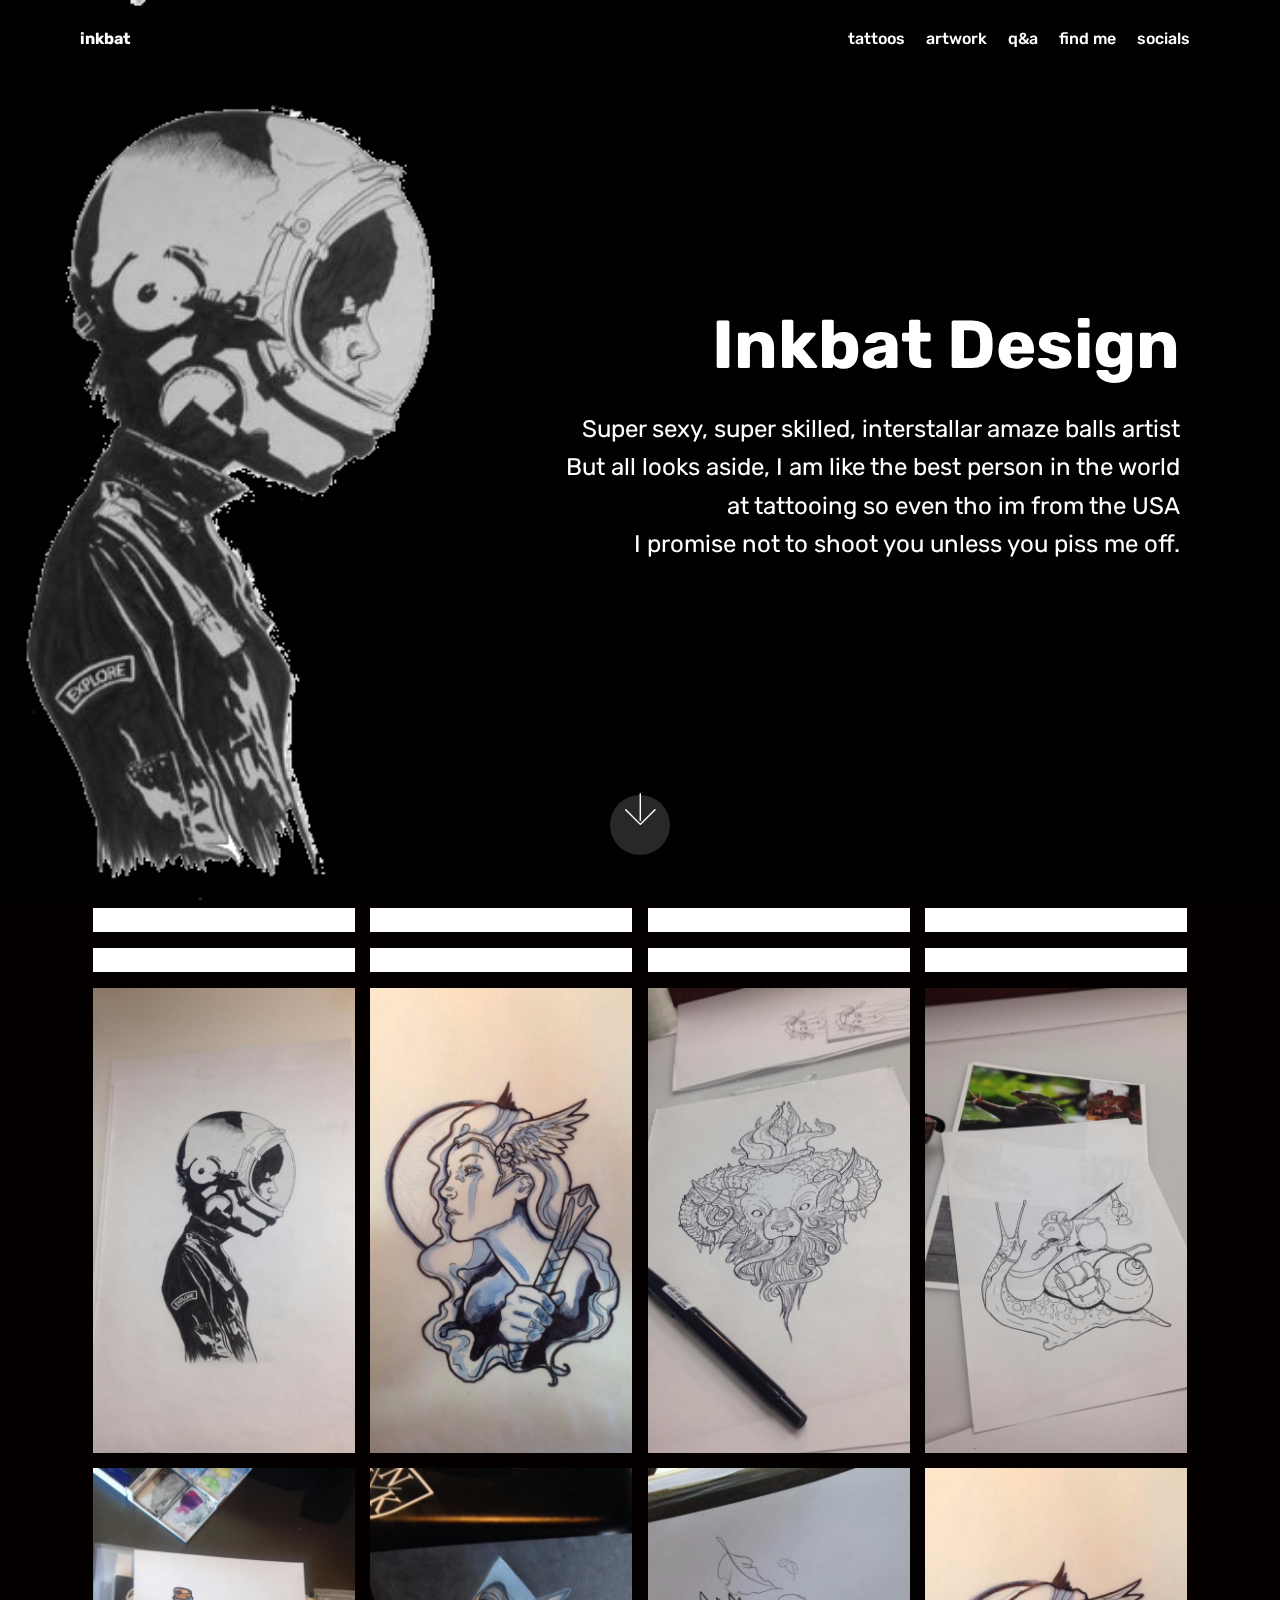
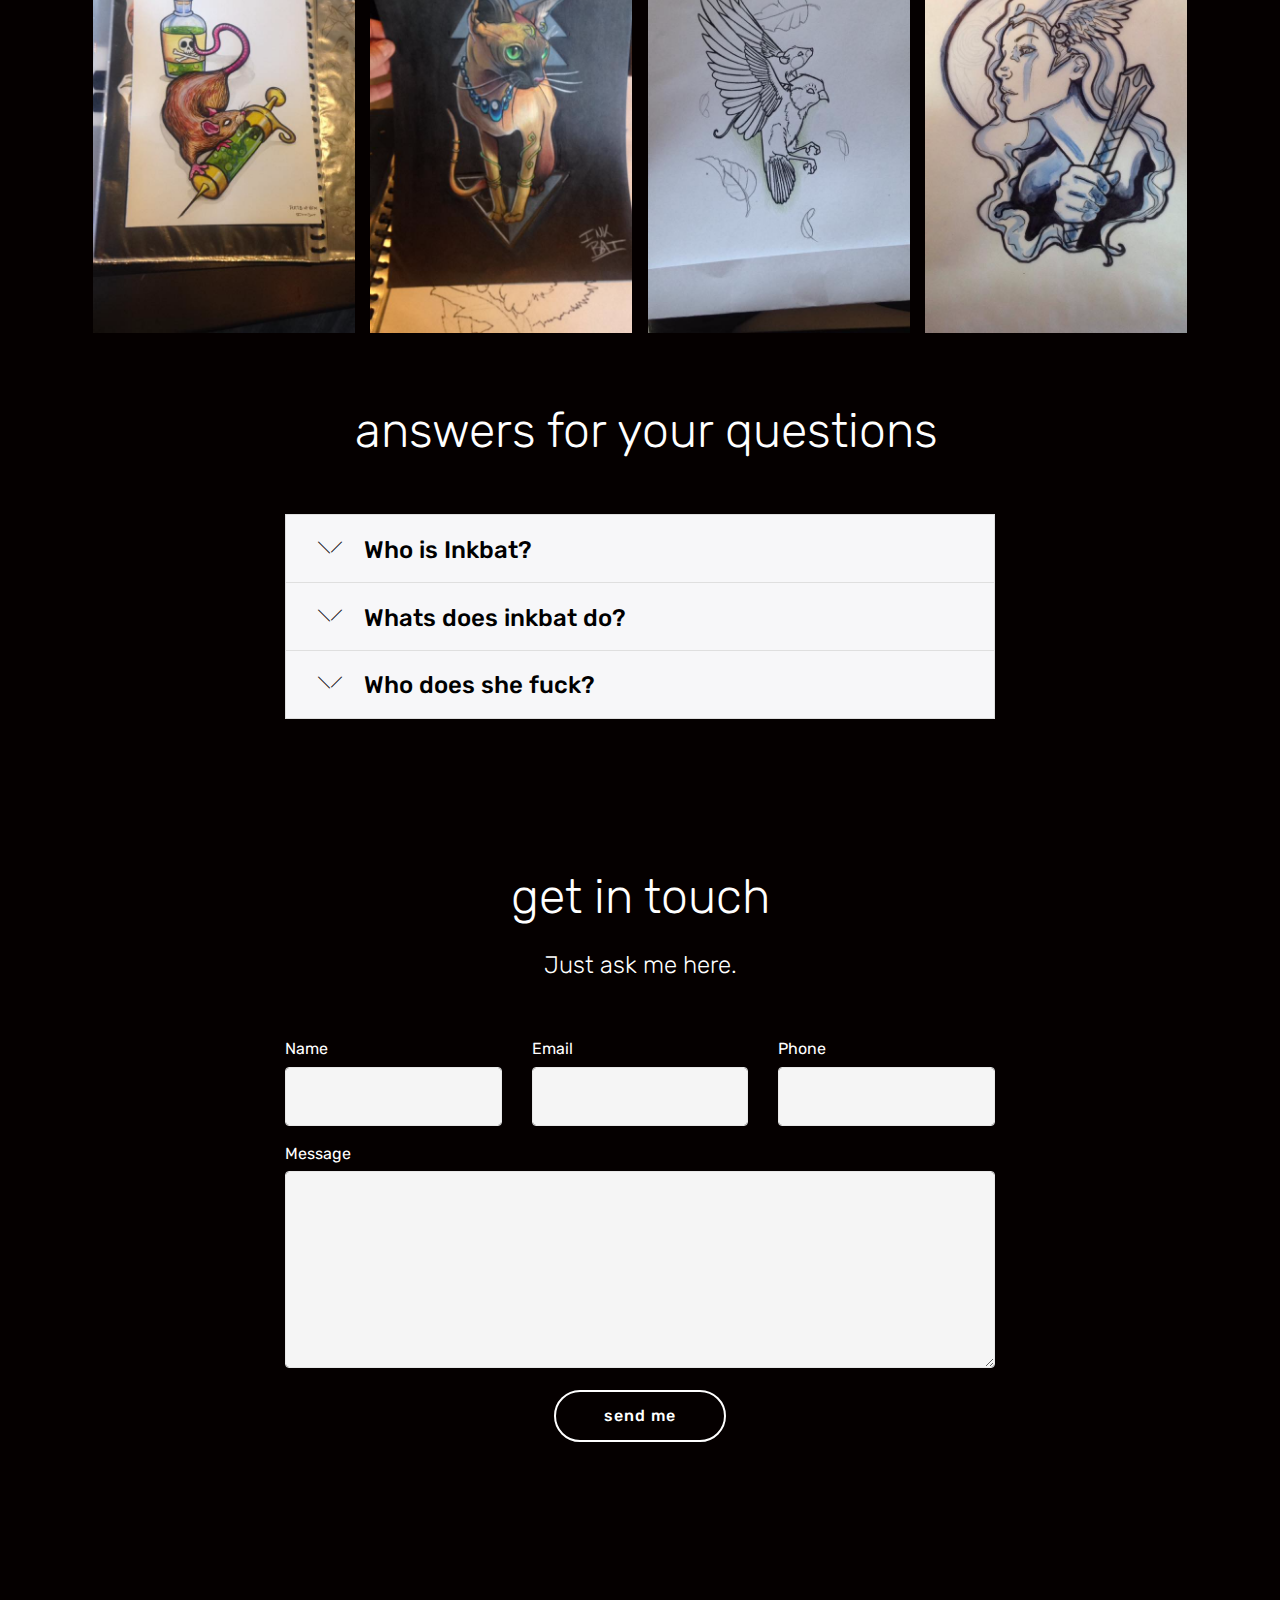
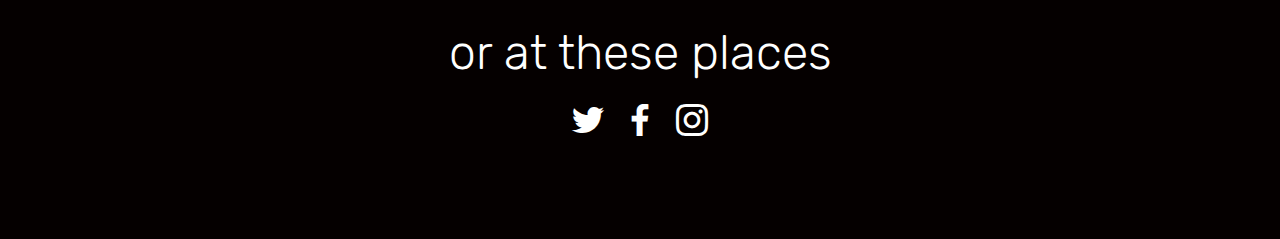
==== commit a2e10ccf: "create github pages" ====
--- a/index.html
+++ b/index.html
@@ -23,7 +23,7 @@
   
 </head>
 <body>
-<section class="menu cid-qKWfE9M5bO" once="menu" id="menu1-9" data-rv-view="710">
+<section class="menu cid-qKWfE9M5bO" once="menu" id="menu1-9" data-rv-view="1066">
 
     
 
@@ -58,7 +58,7 @@
     </nav>
 </section>
 
-<section class="engine"><a href="https://mobirise.co/p">bootstrap menu</a></section><section class="header10 cid-qKVUnnIvZ9 mbr-fullscreen mbr-parallax-background" id="header10-2" data-rv-view="672">
+<section class="engine"><a href="https://mobirise.co/o">bootstrap button</a></section><section class="header10 cid-qKVUnnIvZ9 mbr-fullscreen mbr-parallax-background" id="header10-2" data-rv-view="1028">
 
     
 
@@ -82,7 +82,7 @@
     </div>
 </section>
 
-<section class="mbr-gallery mbr-slider-carousel cid-qKW4cMzVl0" id="gallery3-8" data-rv-view="675">
+<section class="mbr-gallery mbr-slider-carousel cid-qKW4cMzVl0" id="gallery3-8" data-rv-view="1031">
 
     
 
@@ -92,7 +92,7 @@
 
 </section>
 
-<section class="mbr-gallery mbr-slider-carousel cid-qKWgVWfkwT" id="gallery3-a" data-rv-view="712">
+<section class="mbr-gallery mbr-slider-carousel cid-qKWgVWfkwT" id="gallery3-a" data-rv-view="1068">
 
     
 
@@ -102,7 +102,7 @@
 
 </section>
 
-<section class="toggle1 cid-qKWmvrIIVQ" id="toggle1-g" data-rv-view="747">
+<section class="toggle1 cid-qKWmvrIIVQ" id="toggle1-g" data-rv-view="1103">
 
     
 
@@ -168,7 +168,7 @@
         </div>
 </section>
 
-<section class="mbr-section form1 cid-qKWkc2nrRV" id="form1-b" data-rv-view="750">
+<section class="mbr-section form1 cid-qKWkc2nrRV" id="form1-b" data-rv-view="1106">
 
     
 
@@ -187,7 +187,7 @@
                     Thanks for filling out the form!
                 </div>
 
-                <form class="mbr-form" action="https://mobirise.com/" method="post" data-form-title="Mobirise Form"><input type="hidden" data-form-email="true" value="7ybv4emGt9NlpxXmlD1wFFZiyoKW+h55hAnICLvtXl8vZ6oGku7Pi+mCAzndVAOTVzWF/iEZoJmbxe02VbI+oRE2exaCdLWwq+ImjUiIbnK5759IpGcK/7OcqARqGCbp">
+                <form class="mbr-form" action="https://mobirise.com/" method="post" data-form-title="Mobirise Form"><input type="hidden" data-form-email="true" value="OUHvf16A8WVjcuuUhCTNwjt5Quhld6kP/15sPrfe3vTbzCcegTYUFHPaCW5uxnhG2IVv5efT7qZ5CVluip8Z0H2gL5fIBpw1U8L2eAeiBkShf/oTdZG5Qade6bntUGyg">
                     <div class="row row-sm-offset">
                         <div class="col-md-4 multi-horizontal" data-for="name">
                             <div class="form-group">
@@ -221,7 +221,7 @@
     </div>
 </section>
 
-<section class="cid-qKWluoarNY" id="social-buttons2-f" data-rv-view="753">
+<section class="cid-qKWluoarNY" id="social-buttons2-f" data-rv-view="1109">
 
     
 
